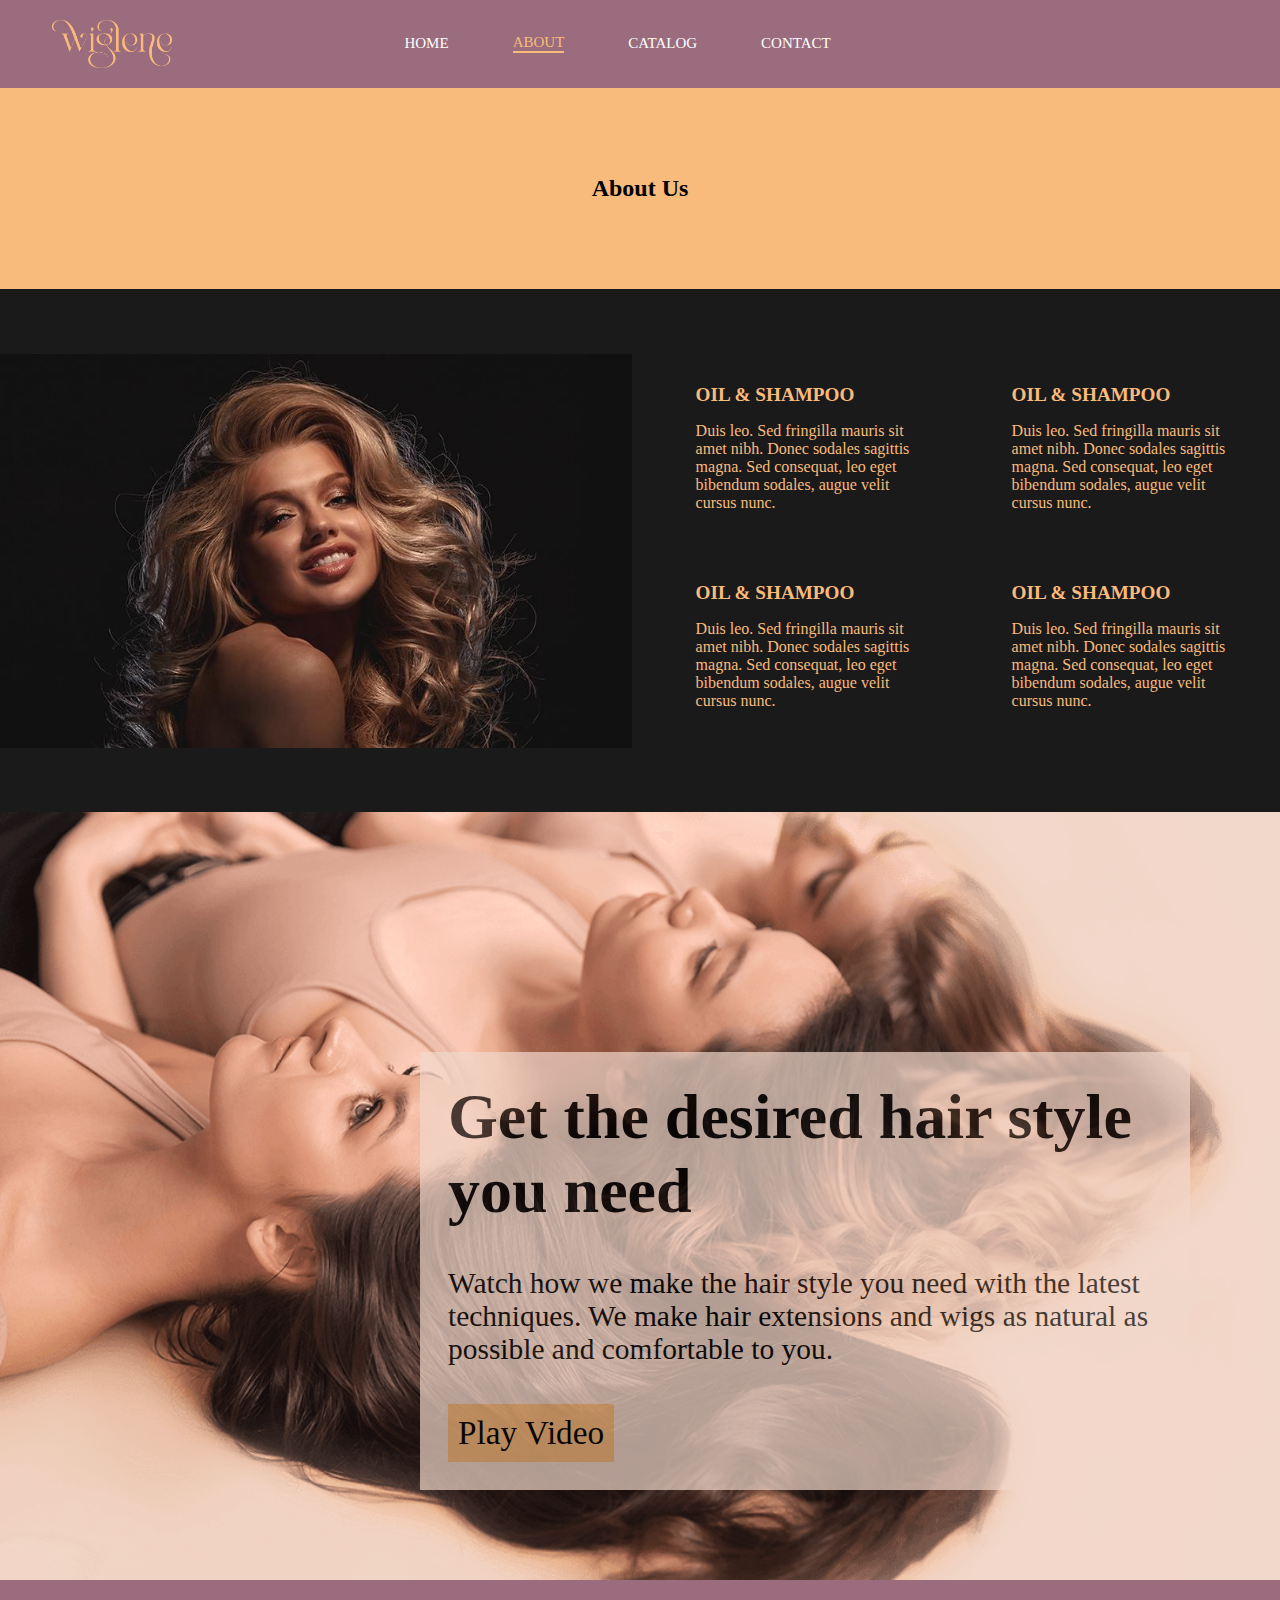
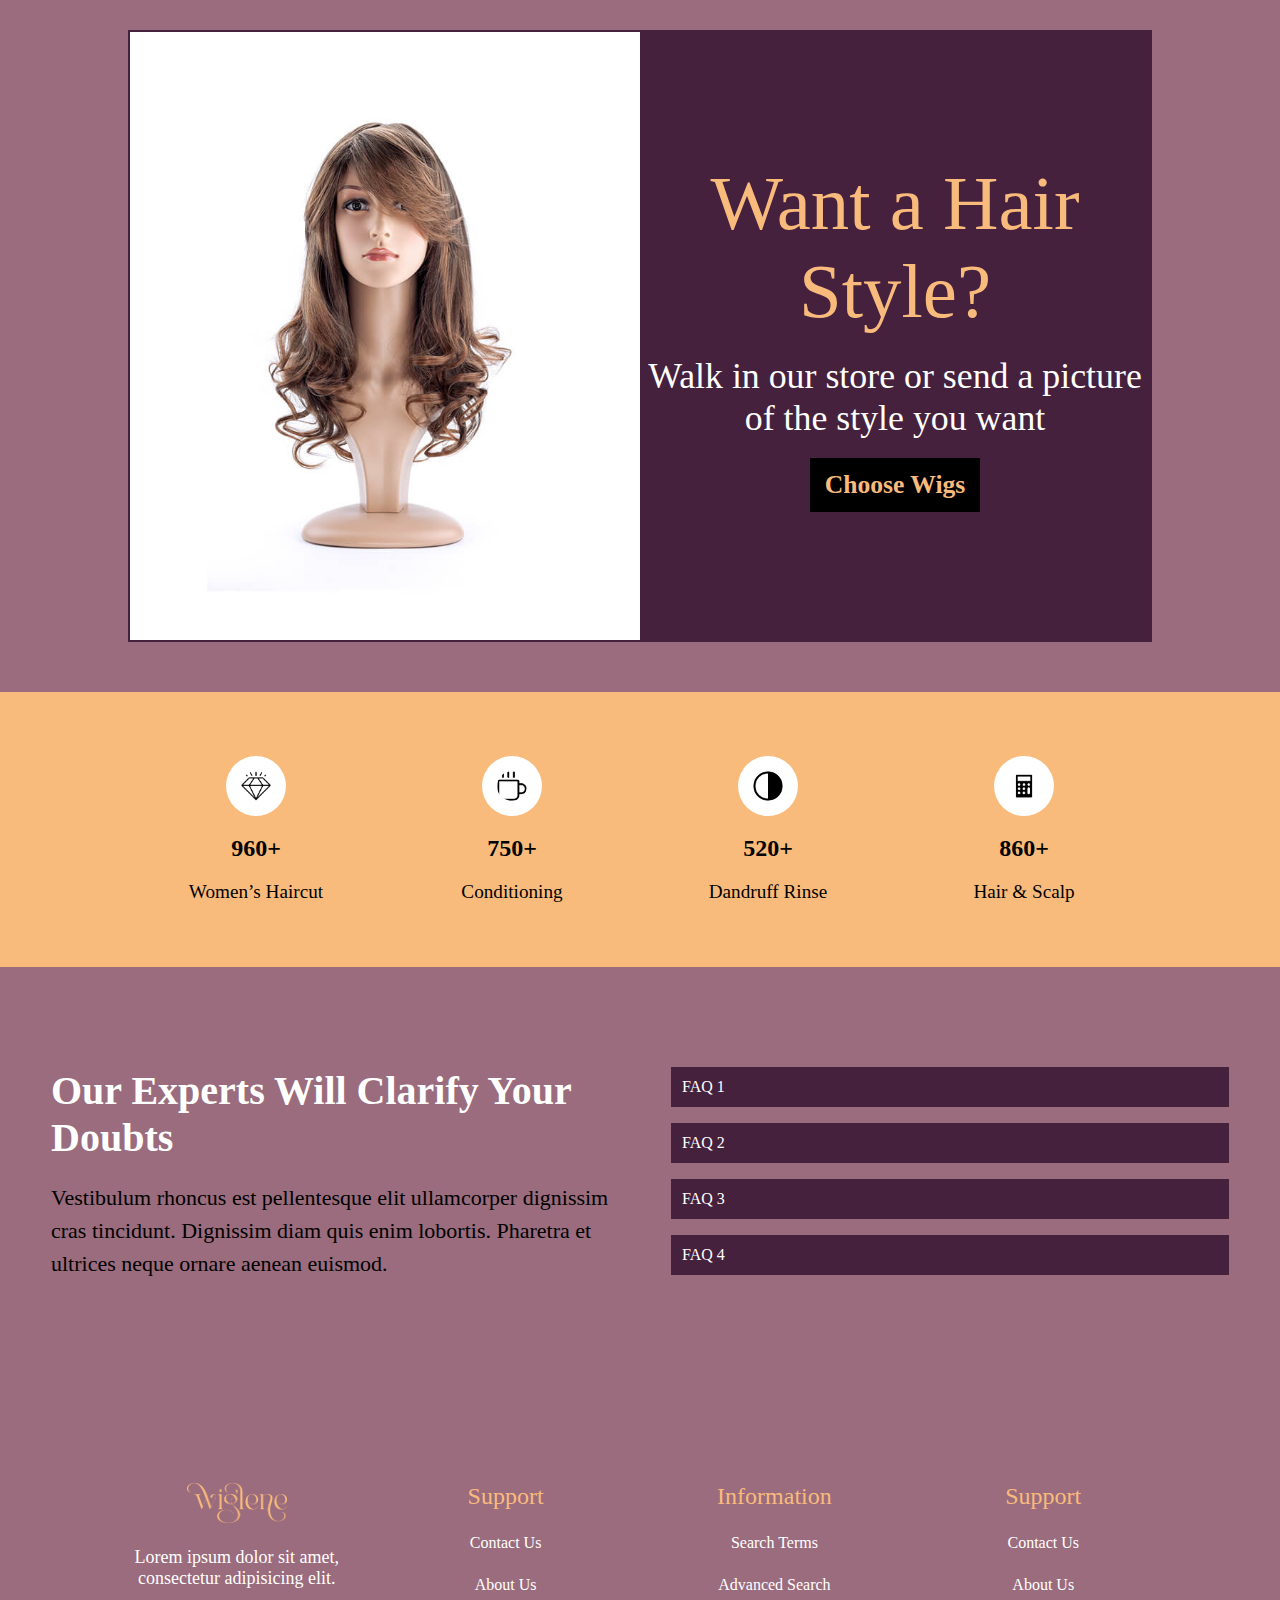
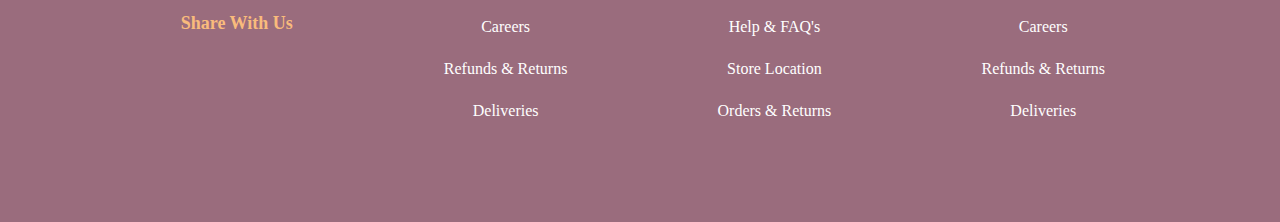
==== about.html @ c5a00d9d "About page updated with new sections" ====
<!DOCTYPE html>
<html lang="en">
  <head>
    <meta charset="UTF-8" />
    <meta name="viewport" content="width=device-width, initial-scale=1.0" />
    <title>Havilah</title>
    <link rel="icon" href="images/favicon.png" type="image/png" />
    <!-- FONT AWESOME -->
    <link
      rel="stylesheet"
      href="https://cdnjs.cloudflare.com/ajax/libs/font-awesome/6.5.1/css/all.min.css"
      integrity="sha512-DTOQO9RWCH3ppGqcWaEA1BIZOC6xxalwEsw9c2QQeAIftl+Vegovlnee1c9QX4TctnWMn13TZye+giMm8e2LwA=="
      crossorigin="anonymous"
      referrerpolicy="no-referrer"
    />
    <!-- MY CSS -->
    <link rel="stylesheet" href="style.css" />
  </head>
  <body>
    <!-- NAVBAR -->
    <nav class="nav">
      <div class="logo">
        <img src="images/logo.png" alt="logo" />
      </div>
      <div class="nav-links-container">
        <a href="/index.html" class="nav-link">HOME</a>
        <a href="/about.html" class="nav-link active">ABOUT</a>
        <a href="#" class="nav-link">CATALOG</a>
        <a href="/contact.html" class="nav-link">CONTACT</a>
        <!-- <a href="/community.html" class="nav-link">COMMUNITY</a> -->
      </div>
      <div class="icons-container">
        <div class="icon"><i class="fa-solid fa-heart"></i></div>
        <div class="icon"><i class="fa-solid fa-magnifying-glass"></i></div>
        <div class="icon"><i class="fa-solid fa-user"></i></div>
        <div class="icon"><i class="fa-solid fa-bag-shopping"></i></div>
      </div>
      <i
        class="fa-solid fa-bars-staggered menu-bars"
        onclick="showSidebar()"
      ></i>
      <!-- SIDEBAR -->
      <div class="sidebar">
        <i class="fa-solid fa-x" onclick="hideSidebar()"></i>
        <div class="sidebar-nav-links-container">
          <a href="/index.html" class="nav-link">HOME</a>
          <a href="/about.html" class="nav-link active">ABOUT</a>
          <a href="#" class="nav-link">CATALOG</a>
          <a href="/contact.html" class="nav-link">CONTACT</a>
          <!-- <a href="/community.html" class="nav-link">COMMUNITY</a> -->
        </div>
        <div class="sidebar-icons-container">
          <div class="icon"><i class="fa-solid fa-heart"></i></div>
          <div class="icon"><i class="fa-solid fa-magnifying-glass"></i></div>
          <div class="icon"><i class="fa-solid fa-user"></i></div>
          <div class="icon"><i class="fa-solid fa-bag-shopping"></i></div>
        </div>
      </div>
    </nav>
    <!-- ABOUT -->
    <section class="about">About Us</section>
    <!-- DETAILS -->
    <section class="details">
      <div class="details-image-container">
        <img src="images/about-us_1400x.jpg" alt="" class="details-image" />
      </div>
      <div class="details-container">
        <div class="details-item">
          <div class="details-item-icon-container">
            <i class="details-item-icon fa fa-home"></i>
          </div>
          <div class="details-item-description-container">
            <div class="details-item-description-title">OIL & SHAMPOO</div>
            <div class="details-item-description-paragraph">
              Duis leo. Sed fringilla mauris sit amet nibh. Donec sodales
              sagittis magna. Sed consequat, leo eget bibendum sodales, augue
              velit cursus nunc.
            </div>
          </div>
        </div>
        <div class="details-item">
          <div class="details-item-icon-container">
            <i class="details-item-icon fa fa-tint"></i>
          </div>
          <div class="details-item-description-container">
            <div class="details-item-description-title">OIL & SHAMPOO</div>
            <div class="details-item-description-paragraph">
              Duis leo. Sed fringilla mauris sit amet nibh. Donec sodales
              sagittis magna. Sed consequat, leo eget bibendum sodales, augue
              velit cursus nunc.
            </div>
          </div>
        </div>
        <div class="details-item">
          <div class="details-item-icon-container">
            <i class="details-item-icon fa fa-leaf"></i>
          </div>
          <div class="details-item-description-container">
            <div class="details-item-description-title">OIL & SHAMPOO</div>
            <div class="details-item-description-paragraph">
              Duis leo. Sed fringilla mauris sit amet nibh. Donec sodales
              sagittis magna. Sed consequat, leo eget bibendum sodales, augue
              velit cursus nunc.
            </div>
          </div>
        </div>
        <div class="details-item">
          <div class="details-item-icon-container">
            <i class="details-item-icon fa fa-clock"></i>
          </div>
          <div class="details-item-description-container">
            <div class="details-item-description-title">OIL & SHAMPOO</div>
            <div class="details-item-description-paragraph">
              Duis leo. Sed fringilla mauris sit amet nibh. Donec sodales
              sagittis magna. Sed consequat, leo eget bibendum sodales, augue
              velit cursus nunc.
            </div>
          </div>
        </div>
      </div>
    </section>
    <!-- CTA -->
    <section class="cta-container">
      <div class="cta">
        <h2 class="cta-title">Get the desired hair style you need</h2>
        <p class="cta-paragraph">
          Watch how we make the hair style you need with the latest techniques.
          We make hair extensions and wigs as natural as possible and
          comfortable to you.
        </p>
        <a href="#" class="cta-play-video-btn">Play Video</a>
      </div>
    </section>
    <!-- SHOP NOW -->
    <section class="shop-now-container">
      <div class="shop-now">
        <div class="shop-now-image-container">
          <img
            src="images/wig-model-layer2a.jpg"
            alt=""
            class="shop-now-image"
          />
        </div>
        <div class="shop-now-description-container">
          <div class="shop-now-title">Want a Hair Style?</div>
          <div class="shop-now-paragraph">
            Walk in our store or send a picture of the style you want
          </div>
          <a class="shop-now-btn">Choose Wigs</a>
        </div>
      </div>
    </section>
    <!-- OFFERS -->
    <!-- <section class="offers-conatiner">
      <h2 class="offers-title">What we offer at Triss Salon</h2>
      <p class="offers-paragraph">Trichologists and Hair Care Specialists</p>
      <div class="offer-container">
        <div class="offer-item">
          <div class="offer-image-container">
            <img
              src="images/img10_fd32dc90-551e-4a85-8fef-babc70866801_770x.webp"
              alt=""
            />
          </div>
          <div class="offer-description-container">
            <div class="offer-description-title">Hair fall Treatment</div>
            <div class="offer-description-paragraph">
              Nullam dictum felis eu pede mollis pretium. Integer tincidunt.
              Cras dapibus. Vivamus elementum semper nisi. Aenean vulputate
            </div>
          </div>
        </div>
        <div class="offer-item">
          <div class="offer-description-container">
            <div class="offer-description-title">Hair fall Treatment</div>
            <div class="offer-description-paragraph">
              Nullam dictum felis eu pede mollis pretium. Integer tincidunt.
              Cras dapibus. Vivamus elementum semper nisi. Aenean vulputate
            </div>
          </div>
          <div class="offer-image-container">
            <img
              src="images/img17_1024x1024_e2f8b908-633c-4c80-a538-be6b2effc5c3_770x.webp"
              alt=""
            />
          </div>
        </div>
        <div class="offer-item">
          <div class="offer-image-container">
            <img src="images/img-3_770x.webp" alt="" />
          </div>
          <div class="offer-description-container">
            <div class="offer-description-title">Hair fall Treatment</div>
            <div class="offer-description-paragraph">
              Nullam dictum felis eu pede mollis pretium. Integer tincidunt.
              Cras dapibus. Vivamus elementum semper nisi. Aenean vulputate
            </div>
          </div>
        </div>
      </div>
    </section> -->
    <!-- STATISTICS -->
    <section class="statistics-container">
      <div class="statistics-item">
        <img
          src="images/diamond-svgrepo-com-01.webp"
          alt=""
          class="statistics-image"
        />
        <div class="statistics-count">960+</div>
        <div class="statistics-title">Women’s Haircut</div>
      </div>
      <div class="statistics-item">
        <img
          src="images/cup-svgrepo-com-01.webp"
          alt=""
          class="statistics-image"
        />
        <div class="statistics-count">750+</div>
        <div class="statistics-title">Conditioning</div>
      </div>
      <div class="statistics-item">
        <img
          src="images/contrast-control-svgrepo-com-01.webp"
          alt=""
          class="statistics-image"
        />
        <div class="statistics-count">520+</div>
        <div class="statistics-title">Dandruff Rinse</div>
      </div>
      <div class="statistics-item">
        <img
          src="images/calculate-svgrepo-com-01.png"
          alt=""
          class="statistics-image"
        />
        <div class="statistics-count">860+</div>
        <div class="statistics-title">Hair & Scalp</div>
      </div>
    </section>
    <!-- FAQ -->
    <div class="faq">
      <div class="faq-conatiner">
        <div class="faq-title">Our Experts Will Clarify Your Doubts</div>
        <p class="faq-description">
          Vestibulum rhoncus est pellentesque elit ullamcorper dignissim cras
          tincidunt. Dignissim diam quis enim lobortis. Pharetra et ultrices
          neque ornare aenean euismod.
        </p>
      </div>
      <!-- ACCORDION -->
      <div class="accordion">
        <div class="accordion-item">
          <div class="accordion-header">
            FAQ 1
            <i class="fas fa-plus"></i>
          </div>
          <div class="accordion-content">
            <p>
              Lorem ipsum dolor sit amet consectetur adipisicing elit. Earum
              ipsum, iusto nesciunt facilis sit aut voluptates perspiciatis
              eligendi aliquam possimus maiores mollitia, ut voluptatem rem
              porro molestias excepturi, ab eum!
            </p>
          </div>
        </div>
        <div class="accordion-item">
          <div class="accordion-header">
            FAQ 2
            <i class="fas fa-plus"></i>
          </div>
          <div class="accordion-content">
            <p>
              Lorem ipsum dolor sit amet consectetur adipisicing elit. Earum
              ipsum, iusto nesciunt facilis sit aut voluptates perspiciatis
              eligendi aliquam possimus maiores mollitia, ut voluptatem rem
              porro molestias excepturi, ab eum!
            </p>
          </div>
        </div>
        <div class="accordion-item">
          <div class="accordion-header">
            FAQ 3
            <i class="fas fa-plus"></i>
          </div>
          <div class="accordion-content">
            <p>
              Lorem ipsum dolor sit amet consectetur adipisicing elit. Earum
              ipsum, iusto nesciunt facilis sit aut voluptates perspiciatis
              eligendi aliquam possimus maiores mollitia, ut voluptatem rem
              porro molestias excepturi, ab eum!
            </p>
          </div>
        </div>
        <div class="accordion-item">
          <div class="accordion-header">
            FAQ 4
            <i class="fas fa-plus"></i>
          </div>
          <div class="accordion-content">
            <p>
              Lorem ipsum dolor sit amet consectetur adipisicing elit. Earum
              ipsum, iusto nesciunt facilis sit aut voluptates perspiciatis
              eligendi aliquam possimus maiores mollitia, ut voluptatem rem
              porro molestias excepturi, ab eum!
            </p>
          </div>
        </div>
      </div>
    </div>
    <!-- FOOTER -->
    <footer class="footer">
      <div class="footer-col footer-col-1">
        <img src="images/logo.png" alt="Logo" class="footer-logo" />
        <p class="footer-paragraph">
          Lorem ipsum dolor sit amet, consectetur adipisicing elit.
        </p>
        <h5 class="social-title">Share With Us</h5>
        <div class="social-icons-container">
          <i class="icon fa-brands fa-facebook-f"></i>
          <i class="icon fa-brands fa-instagram"></i>
          <i class="icon fa-brands fa-pinterest"></i>
        </div>
      </div>
      <div class="footer-col footer-col-2">
        <span class="footer-links-title">Support</span>
        <span class="footer-link">Contact Us</span>
        <span class="footer-link">About Us</span>
        <span class="footer-link">Careers</span>
        <span class="footer-link">Refunds & Returns</span>
        <span class="footer-link">Deliveries</span>
      </div>
      <div class="footer-col footer-col-3">
        <span class="footer-links-title">Information</span>
        <span class="footer-link">Search Terms</span>
        <span class="footer-link">Advanced Search</span>
        <span class="footer-link">Help & FAQ's</span>
        <span class="footer-link">Store Location</span>
        <span class="footer-link">Orders & Returns</span>
      </div>
      <div class="footer-col footer-col-4">
        <span class="footer-links-title">Support</span>
        <span class="footer-link">Contact Us</span>
        <span class="footer-link">About Us</span>
        <span class="footer-link">Careers</span>
        <span class="footer-link">Refunds & Returns</span>
        <span class="footer-link">Deliveries</span>
      </div>
    </footer>
    <!-- JS -->
    <script src="index.js"></script>
  </body>
</html>
---- style.css ----
/* RESET */
* {
  margin: 0;
  padding: 0;
  box-sizing: border-box;
}

:root {
  /* COLORS */
  --color-dark-grey: #1a1a1a;
  --color-dark-purple: #45213e;
  --color-light-purple: #9a6c7d;
  --color-light-orange: #f9bb7c;
  --color-white-purple: #d9c1bb;
  --color-white: #ffffff;
  --color-black: #000000;
}

/* FONT */
@font-face {
  font-family: "Maglite";
  src: url("fonts/Maglite.otf") format("otf");
}

html {
  font-family: "Maglite", serif;
}

/* GENRAL CLASSES */
img {
  display: block;
  width: 100%;
}

/* NAVBAR */
.nav {
  display: flex;
  background-color: var(--color-light-purple);
  padding: 0 2rem;
  border: 0;
  border-bottom: 1px;
  border-color: var(--color-light-orange);
  border-style: solid;
}

.nav .logo {
  width: 10rem;
  padding: 20px;
}

.nav .logo img {
  width: 100%;
}

.nav .nav-links-container {
  width: 70%;
  display: flex;
  justify-content: center;
  align-items: center;
  gap: 4rem;
}

.nav .nav-links-container .nav-link {
  font-size: 15px;
  font-weight: 500;
  color: var(--color-white);
  cursor: pointer;
  text-decoration: none;
}

.nav .nav-links-container .nav-link:hover {
  color: var(--color-light-orange);
}

.nav .nav-links-container .active {
  border: 0px;
  border-bottom: 2px;
  border-color: var(--color-light-orange);
  border-style: solid;
  color: var(--color-light-orange);
}

.nav .icons-container {
  display: flex;
  flex-grow: 1;
  justify-content: center;
  align-items: center;
  gap: 1rem;
}

.nav .icons-container .icon {
  color: var(--color-white);
  font-size: 25px;
}

.nav .icons-container .icon:hover {
  color: var(--color-light-orange);
}

.nav .menu-bars {
  color: var(--color-light-orange);
  font-size: larger;
  display: none;
}

.nav .menu-bars:hover {
  color: var(--color-white);
}

/* SIDEBAR */
.sidebar {
  display: none;
  color: #ffffff;
  position: fixed;
  top: 0;
  right: 0;
  bottom: 0;
  width: 400px;
  background-color: var(--color-dark-purple);
  opacity: 0.9;
  font-size: x-large;
  z-index: 1000;
}

.sidebar .fa-solid.fa-x {
  margin: 30px 0 30px 30px;
}

.sidebar .sidebar-nav-links-container {
  text-align: center;
}

.sidebar .sidebar-nav-links-container > .nav-link {
  width: 30%;
  margin: 0 auto;
  margin-bottom: 30px;
  cursor: pointer;
  display: block;
  text-decoration: none;
  color: var(--color-white);
}

.sidebar .sidebar-nav-links-container > .nav-link.active {
  border: 0px;
  border-bottom: 2px;
  border-color: var(--color-light-orange);
  border-style: solid;
  color: var(--color-light-orange);
}

.sidebar .sidebar-nav-links-container > .nav-link:hover {
  color: var(--color-light-orange);
}

.sidebar .sidebar-icons-container {
  display: flex;
  justify-content: center;
  gap: 2rem;
  margin-top: 60px;
}

.sidebar .sidebar-icons-container > .icon:hover {
  color: var(--color-light-orange);
}

/* HERO */
.hero {
  display: flex;
  background-image: url("images/bg-2.webp");
  background-position: top center;
  background-size: cover;
  background-repeat: no-repeat;
  min-height: 90vh;
}

.hero > * {
  flex: 1;
}

.hero .hero-text-container {
  display: flex;
  flex-direction: column;
  justify-content: center;
  align-items: start;
  padding: 0 3rem;
  color: var(--color-light-orange);
  text-align: center;
  gap: 1rem;
}

.hero .hero-text-container span {
  background-color: #414141b9;
  color: var(--color-white);
  padding: 10px 20px;
  border-radius: 2px;
  margin-bottom: 20px;
}

.hero .hero-text-container h2 {
  color: white;
  font-size: 34px;
}

.hero .hero-text-container h1 {
  font-size: 45px;
}

.hero .hero-text-container a {
  background-color: var(--color-light-orange);
  color: black;
  padding: 20px 40px;
  font-size: larger;
  font-weight: bold;
  text-decoration: none;
  border-radius: 50px;
  margin-top: 20px;
}

.hero .hero-text-container a:hover {
  background-color: black;
  color: var(--color-light-orange);
}

/* PRODUCTS */
.products {
  background-color: var(--color-light-purple);
  padding: 5% 2%;
}

.products .products-title {
  font-size: xx-large;
  margin-bottom: 10px;
  color: var(--color-white);
  text-align: center;
}

.products .stars {
  width: 80px;
  margin: 0 auto;
  margin-bottom: 16px;
}

.products .products-paragraph {
  width: 60%;
  margin: 0 auto;
  color: var(--color-light-orange);
  text-align: center;
}

.products .products-container {
  display: grid;
  grid-template-columns: repeat(4, 1fr);
  gap: 1rem;
  margin-top: 2rem;
  width: 80%;
  justify-content: center;
  margin-left: auto;
  margin-right: auto;
}

.product {
  flex: 1;
  background-color: var(--color-white);
}

.product .product-title {
  text-align: center;
  color: var(--color-light-orange);
  font-size: larger;
  font-weight: bold;
  margin-top: 2rem;
}

.product .product-price {
  text-align: center;
  font-size: large;
  font-weight: bold;
  margin-top: 1rem;
  margin-bottom: 2rem;
}

/* FEATURES */
.features {
  /* min-height: 100vh; */
  background-color: var(--color-dark-grey);
  padding: 5% 10%;
  text-align: center;
  color: var(--color-light-orange);
}

.features .features-title {
  font-size: xx-large;
  margin-bottom: 10px;
  color: var(--color-white);
}

.features div .stars {
  width: 80px;
  margin: 0 auto;
  margin-bottom: 16px;
}

.features .features-paragraph {
  width: 60%;
  margin: 0 auto;
  font-size: large;
}

.features .card-container {
  margin-top: 60px;
  display: flex;
  gap: 2rem;
}

.features .card-container .card {
  display: flex;
  flex-direction: column;
  align-items: center;
  gap: 1rem;
}

.features .card-container .card img {
  width: 100px;
}

.features .card-container .card .card-title {
  font-size: x-large;
  color: var(--color-white);
}

.features .card-container .card .card-paragraph {
  font-size: medium;
  line-height: 1.7;
}

/* MASONARY */
.masonry-container {
  display: grid;
  grid-template-columns: 1fr 1fr 1fr;
  grid-template-rows: 1fr 1fr;
  min-height: 180vh;
}

.masonry-item {
  background-repeat: no-repeat;
  background-size: cover;
  background-position: center;
  display: flex;
  flex-direction: column;
  justify-content: end;
  padding: 10%;
  gap: 1.8rem;
}

.masonry-item-1 {
  grid-row: span 2;
  background-image: url("images/masonry-1_770x.jpg");
}
.masonry-item-2 {
  background-image: url("images/masonry-2_1512x.jpg");
  background-position: center right;
}
.masonry-item-3 {
  background-image: url("images/masonry-3_970x.jpg");
  background-position: center right;
}
.masonry-item-4 {
  background-image: url("images/masonry-4_970x.jpg");
}
.masonry-item-5 {
  background-image: url("images/masonry-5_1512x.jpg");
}

.masonry-item-category {
  color: var(--color-white);
  font-size: 28px;
}

.masonry-item-title {
  color: var(--color-light-orange);
  font-size: 40px;
}

.masonry-item-btn {
  background-color: var(--color-dark-purple);
  color: var(--color-light-orange);
  width: max-content;
  border-radius: 50px;
  padding: 20px 40px;
  font-size: 15;
  text-decoration: none;
  font-weight: bold;
}

/* FOOTER */
.footer {
  padding: 8%;
  background-color: var(--color-light-purple);
  color: var(--color-light-orange);
  display: flex;
}

.footer-col {
  flex: 1;
  display: flex;
  flex-direction: column;
  align-items: center;
  gap: 1.5rem;
}

.footer-logo {
  width: 100px;
}

.footer-paragraph {
  color: var(--color-white);
  font-size: large;
  text-align: center;
}

.social-title {
  font-size: large;
}

.social-icons-container {
  color: var(--color-white);
  display: flex;
  gap: 1rem;
  cursor: pointer;
}

.icon:hover {
  color: var(--color-light-orange);
}

.footer-links-title {
  font-size: x-large;
}

.footer-link {
  color: var(--color-white);
  cursor: pointer;
}

.footer-link:hover {
  color: var(--color-light-orange);
}

/* ============= PAGE 2 (ABOUT US) ============ */
/* ABOUT */
.about {
  min-height: 200px;
  background-color: var(--color-light-orange);
  display: flex;
  justify-content: center;
  align-items: center;
  font-weight: bold;
  font-size: x-large;
}

/* DETAILS */
.details {
  background-color: var(--color-dark-grey);
  display: flex;
  padding: 5% 0;
  gap: 1rem;
}

.details > * {
  flex: 1;
}

.details-image {
  height: 100%;
}

.details-container {
  display: grid;
  grid-template-columns: repeat(2, 1fr);
}

.details-item {
  color: var(--color-light-orange);
  display: flex;
  justify-content: center;
  gap: 1rem;
  padding: 10%;
}

.details-item-icon {
  font-size: large;
}

.details-item-description-title {
  font-weight: bold;
  font-size: larger;
  margin-bottom: 1rem;
}

/* STATISTICS CONTAINER */
.statistics-container {
  background-color: var(--color-light-orange);
  display: flex;
  justify-content: center;
  align-items: center;
  padding: 5% 10%;
}

.statistics-item {
  flex: 1;
  display: flex;
  flex-direction: column;
  align-items: center;
  gap: 1.2rem;
}

.statistics-image {
  width: 60px;
  background-color: var(--color-white);
  border-radius: 50%;
  padding: 15px;
}

.statistics-count {
  font-weight: bolder;
  font-size: x-large;
}

.statistics-title {
  font-size: larger;
}

/* OFFERS */
.offers-conatiner {
  padding: 10%;
  background-color: var(--color-light-purple);
}

.offers-title {
  text-align: center;
  margin-bottom: 1rem;
  font-size: x-large;
  color: var(--color-light-orange);
}

.offers-paragraph {
  text-align: center;
  margin-bottom: 2rem;
  font-size: larger;
}

.offer-container {
  display: flex;
  flex-direction: column;
  gap: 3rem;
}

.offer-item {
  display: flex;
  gap: 2rem;
}

/* .offer-item > * { */
/* flex: 1; */
/* } */

.offer-description-container {
  display: flex;
  flex-direction: column;
  justify-content: center;
  gap: 1.2rem;
}

.offer-description-title {
  font-size: larger;
  font-weight: bold;
  color: var(--color-light-orange);
}

.offer-description-paragraph {
  font-size: larger;
  font-weight: bold;
}

/* FAQ */
.faq {
  display: flex;
  row-gap: 2rem;
  padding: 100px 20px;
  background-color: var(--color-light-purple);
}

.faq > * {
  flex: 1;
}

/* .faq-conatiner {
  background-color: red;
} */

.faq-conatiner > * {
  width: 90%;
  margin: 0 auto;
}

.faq-title {
  font-size: 40px;
  font-weight: bold;
  color: var(--color-white);
}

.faq-description {
  margin-top: 20px;
  font-size: 22px;
  line-height: 1.5;
}

/* ACCORDION */
.accordion {
  display: flex;
  flex-direction: column;
  gap: 1rem;
}

.accordion-item {
  border: 1px solid var(--color-dark-purple);
  width: 90%;
  margin: 0 auto;
}

.accordion-header {
  display: flex;
  justify-content: space-between;
  align-items: center;
  padding: 10px;
  background-color: var(--color-dark-purple);
  cursor: pointer;
  color: var(--color-white);
}

.accordion-content {
  background-color: var(--color-light-orange);
  display: none;
  padding: 10px;
}

.accordion-item.active .accordion-content {
  display: block;
}

/* ============= PAGE 3 (CONTACT US) ============ */
/* CONTACT CONTAINER */
.contact-container {
  background-color: var(--color-light-purple);
}

.contact-details-container {
  list-style-type: none;
  width: 80%;
  display: flex;
  flex-wrap: wrap;
  gap: 1.5rem;
  margin: 0 auto;
  justify-content: center;
  align-items: center;
  padding: 50px 0;
}

.contact-detail-item {
  flex: 1;
  padding: 20px;
  border: 1px solid var(--color-light-orange);
  min-width: 300px;
  max-width: 320px;
}

.contact-detail-icon-container {
  background-color: var(--color-light-orange);
  width: max-content;
  font-size: x-large;
  padding: 10px 10px 6px 10px;
}

.contact-detail-content {
  font-size: larger;
  color: var(--color-light-orange);
}

.contact-detail-content > h4 {
  margin: 15px 0;
  font-size: x-large;
}

.contact-detail-content > p {
  line-height: 1.5;
}

.contact-details-container > .contact-detail-item:nth-child(2) a {
  text-decoration: none;
  color: var(--color-light-orange);
}

.contact-form-container {
  display: flex;
  justify-content: center;
  align-items: center;
  padding: 0 20px;
}

.contact-form {
  display: flex;
  flex-direction: column;
  justify-content: center;
  align-items: center;
  gap: 1rem;
  width: 400px;
}

.contact-form input,
.contact-form textarea {
  background-color: var(--color-white);
  color: var(--color-black);
  font-size: large;
  padding: 10px;
  border: none;
  width: 100%;
  border-radius: 5px;
}
.contact-form .btn {
  width: 100%;
  font-size: larger;
  padding: 10px 0;
  border-radius: 5px;
  border: none;
  background-color: var(--color-light-orange);
}

.cta-container {
  height: 60vw;
  background-color: #f2d8cb;
  background-image: url("images/section-bgimage4.png");
  background-repeat: no-repeat;
  background-position: center left;
  background-size: cover;
  display: flex;
  justify-content: end;
  align-items: end;
  padding: 7%;
}

.cta {
  background-color: #f2d8cb;
  width: 70%;
  opacity: 0.7;
  display: flex;
  flex-direction: column;
  gap: 3vw;
  padding: 2.2vw;
}

.cta-title {
  font-size: 5vw;
}

.cta-paragraph {
  font-size: 2.3vw;
}

.cta-play-video-btn {
  text-decoration: none;
  color: var(--color-black);
  background-color: var(--color-light-orange);
  width: max-content;
  font-size: 2.6vw;
  font-weight: 500;
  padding: 10px;
}

.cta-play-video-btn:hover {
  background-color: var(--color-black);
  color: var(--color-light-orange);
}

/* SHOP NOW */
.shop-now-container {
  /* width: 100vw; */
  background-color: var(--color-light-purple);
  padding: 50px 0;
}

.shop-now {
  width: 80%;
  margin: 0 auto;
  display: flex;
  border: 2px solid var(--color-dark-purple);
  background-color: var(--color-white);
}

.shop-now > * {
  flex: 1;
  display: flex;
  justify-content: center;
  align-items: center;
  gap: 1.2rem;
}

.shop-now-image {
  width: 70%;
  /* min-width: 400px; */
}

.shop-now-description-container {
  background-color: var(--color-dark-purple);
  flex-direction: column;
  padding: 10vw 0;
}

.shop-now-title {
  text-align: center;
  color: var(--color-light-orange);
  font-size: 6vw;
}

.shop-now-paragraph {
  text-align: center;
  color: var(--color-white);
  font-size: 2.8vw;
}

.shop-now-btn {
  text-decoration: none;
  color: var(--color-light-orange);
  font-size: 2vw;
  font-weight: bold;
  background: var(--color-black);
  padding: 12px 15px;
}

.shop-now-btn:hover {
  color: var(--color-black);
  background: var(--color-light-orange);
}

@media only screen and (max-width: 1400px) {
}

@media only screen and (max-width: 1200px) {
  .nav .nav-links-container {
    gap: 3rem;
  }

  /* PRODUCTS */
  .products .products-container {
    width: 90%;
  }

  /* MASONARY */
  .masonry-container {
    grid-template-columns: 1fr 1fr;
    grid-template-rows: 1fr 1fr 1fr;
  }

  .masonry-item {
    gap: 1.5rem;
  }

  .masonry-item-btn {
    padding: 15px 35px;
  }
  /* =============== PAGE 2 (ABOUT US) =============== */
  /* DETAILS */
  .details {
    flex-direction: column;
  }

  .details-container {
    align-items: center;
  }
}

@media only screen and (max-width: 992px) {
  .nav .nav-links-container {
    gap: 2rem;
  }
  .hero {
    background-position: right center;
  }

  /* FEATURES */
  .features {
    padding: 8% 13%;
  }
  .features .features-paragraph {
    width: 80%;
  }

  /* MASONARY */
  .masonry-item {
    gap: 1.2rem;
  }

  .masonry-item-category {
    font-size: 23px;
  }

  .masonry-item-title {
    font-size: 35px;
  }

  .masonry-item-btn {
    font-size: 10;
  }

  /* FAQ */
  .faq {
    flex-direction: column;
  }

  /* CTA */
  .cta-container {
    justify-content: center;
    align-items: center;
  }

  /* SHOP NOW */
  .shop-now {
    flex-direction: column;
  }
}

@media only screen and (max-width: 920px) {
  .nav .nav-links-container,
  .nav .icons-container {
    display: none;
  }

  .nav {
    justify-content: space-between;
    align-items: center;
  }

  .nav .menu-bars {
    display: block;
  }

  .hero {
    flex-direction: column;
  }

  /* PRODUCTS */
  .products .products-container {
    grid-template-columns: repeat(2, 1fr);
  }

  /* FEATURES */
  .features .card-container {
    flex-direction: column;
    align-items: center;
  }

  .features .card-container .card {
    width: 80%;
  }

  /* MASONARY */
  .masonry-item {
    gap: 0.8rem;
  }

  .masonry-item-category {
    font-size: 18px;
  }

  .masonry-item-title {
    font-size: 30px;
  }

  .masonry-item-btn {
    font-size: 15;
  }
  /*============== PAGE 2 (ABOUT US) ==============*/
  /* OFFERS */
  .offer-item {
    flex-direction: column;
    align-items: center;
  }

  .offer-container .offer-item:nth-child(2) {
    flex-direction: column-reverse;
  }

  .offer-image-container,
  .offer-description-container {
    width: 60%;
  }
}

@media only screen and (max-width: 768px) {
  /* MASONARY */
  .masonry-container {
    grid-template-columns: 1fr;
    grid-template-rows: 1fr 1fr 1fr;
  }
  .masonry-item-1 {
    grid-row: span 1;
  }

  /* FOOTER */
  .footer {
    display: grid;
    grid-template-columns: repeat(2, 1fr);
    gap: 2rem;
  }

  /* ============= PAGE 2 (ABOUT US) ============ */
  /* ABOUT */
  .about {
    min-height: 150px;
  }

  /* STATISTICS CONTAINER */
  .statistics-container {
    padding-top: 10%;
    padding-bottom: 10%;
    display: grid;
    grid-template-columns: repeat(2, 1fr);
    gap: 2rem;
  }

  /* OFFERS */
  .offer-image-container,
  .offer-description-container {
    width: 70%;
  }
}

@media only screen and (max-width: 669px) {
  .hero .hero-text-container h2 {
    font-size: 30px;
  }

  .hero .hero-text-container h1 {
    font-size: 42px;
  }

  .hero .hero-text-container a {
    font-size: large;
    padding: 18px 36px;
  }

  /* MASONRY */
  .masonry-item-btn {
    padding: 10px 30px;
  }

  /* FAQ */
  .faq-title {
    font-size: 35px;
  }

  .faq-description {
    font-size: 17px;
  }
}

@media only screen and (max-width: 575px) {
  .hero .hero-text-container h2 {
    font-size: 25px;
  }

  .hero .hero-text-container h1 {
    font-size: 38px;
  }

  .hero .hero-text-container a {
    font-size: large;
    padding: 15px 30px;
  }

  /* PRODUCTS */
  .products .products-container {
    grid-template-columns: repeat(1, 1fr);
    width: 100%;
  }

  /* FEATURES */
  .features .features-paragraph {
    width: 100%;
  }

  .features .card-container .card {
    width: 90%;
  }

  .hero .hero-text-container {
    gap: 0.5rem;
  }

  /* ========= PAGE 2 (ABOUT US) ========== */
  /* DETAILS */
  .details-container {
    grid-template-columns: 1fr;
  }

  .details-item {
    padding: 5%;
  }

  /* STATISTICS CONTAINER */
  .statistics-container {
    padding-top: 20%;
    padding-bottom: 20%;
    grid-template-columns: repeat(1, 1fr);
  }

  /* OFFERS */
  .offer-image-container,
  .offer-description-container {
    width: 90%;
  }

  /* FAQ */
  .faq-title {
    font-size: 30px;
  }

  .faq-description {
    font-size: 15px;
  }
}

@media only screen and (max-width: 500px) {
  .hero .hero-text-container h2 {
    font-size: 20px;
    text-align: left;
  }

  .hero .hero-text-container h1 {
    font-size: 35px;
  }

  .hero .hero-text-container a {
    font-size: large;
    padding: 12px 37px;
  }

  .sidebar .fa-solid.fa-x {
    margin-left: 50px;
  }

  /* FEATURES */
  .features {
    padding: 10% 5%;
  }

  /* FOOTER */
  .footer {
    grid-template-columns: repeat(1, 1fr);
  }

  /* ============ (ABOUT US) =========== */
  /* OFFERS */
  .offer-image-container,
  .offer-description-container {
    width: 100%;
  }
}
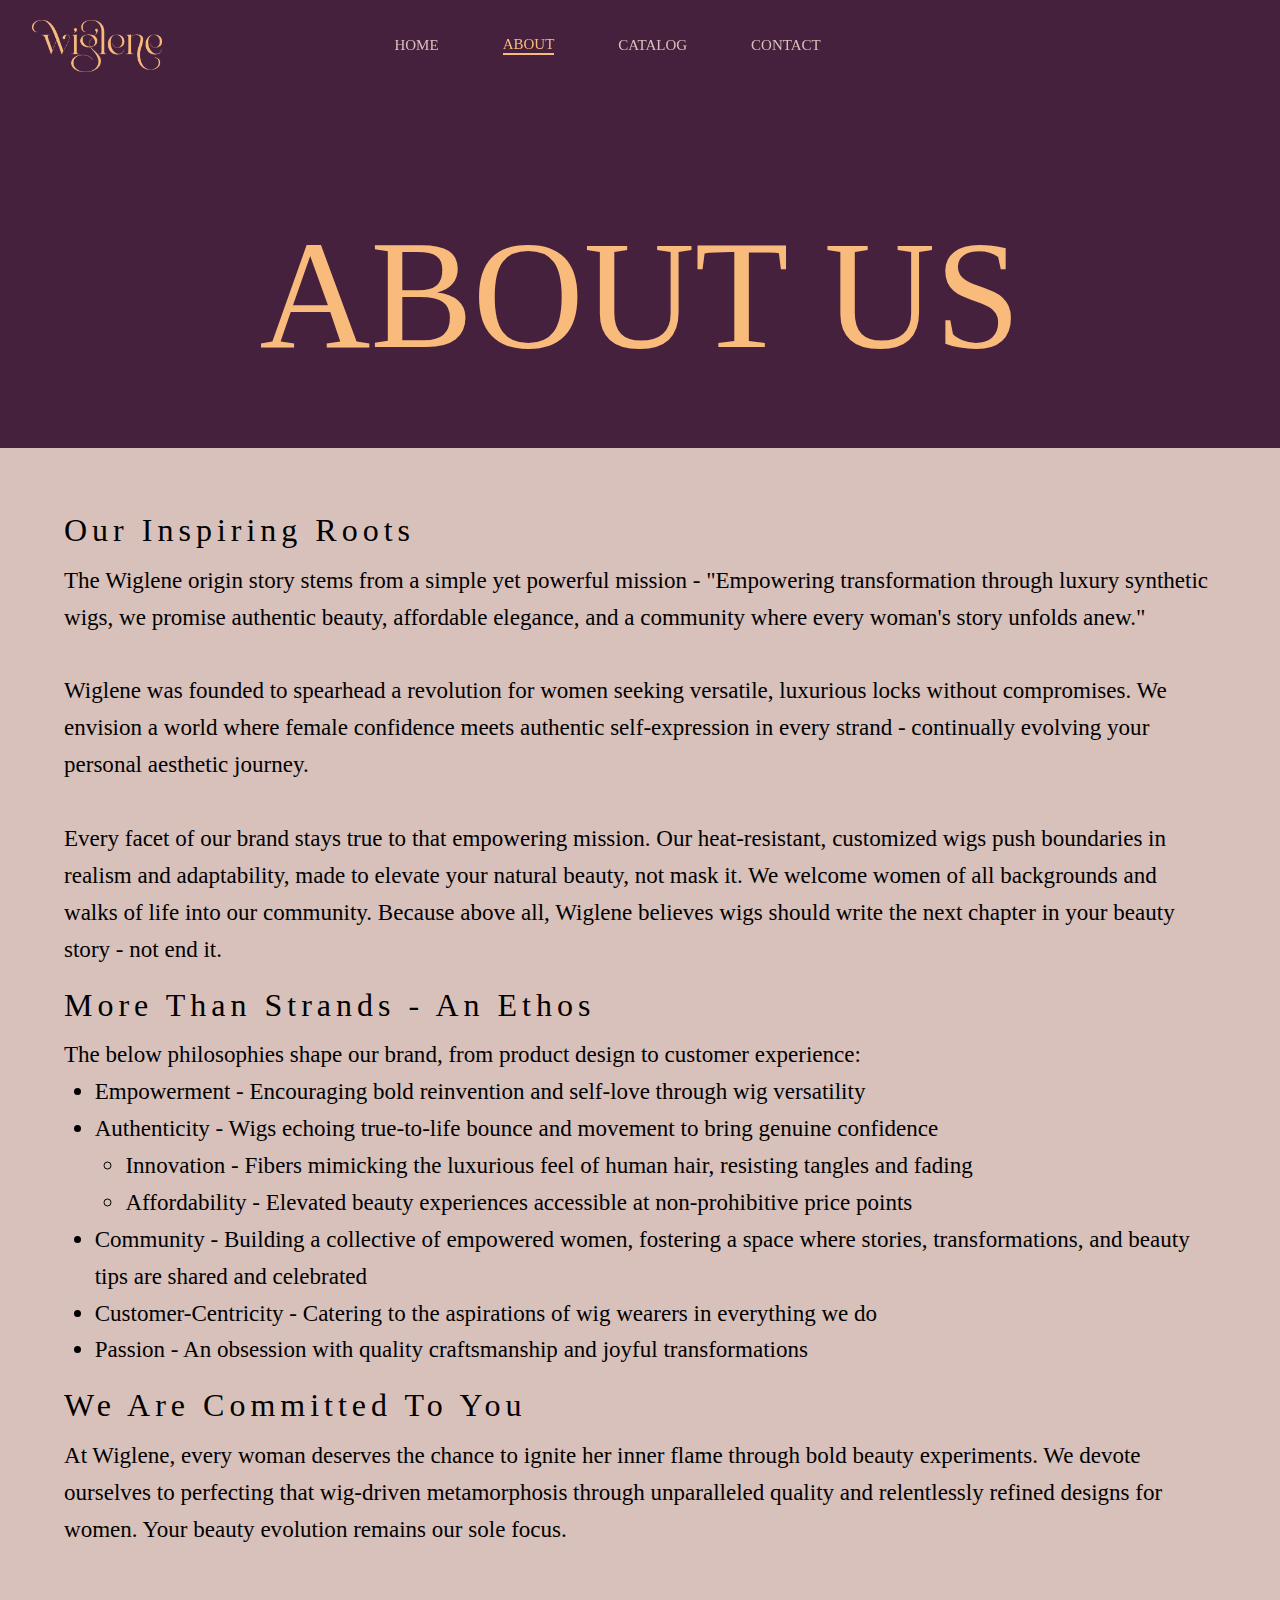
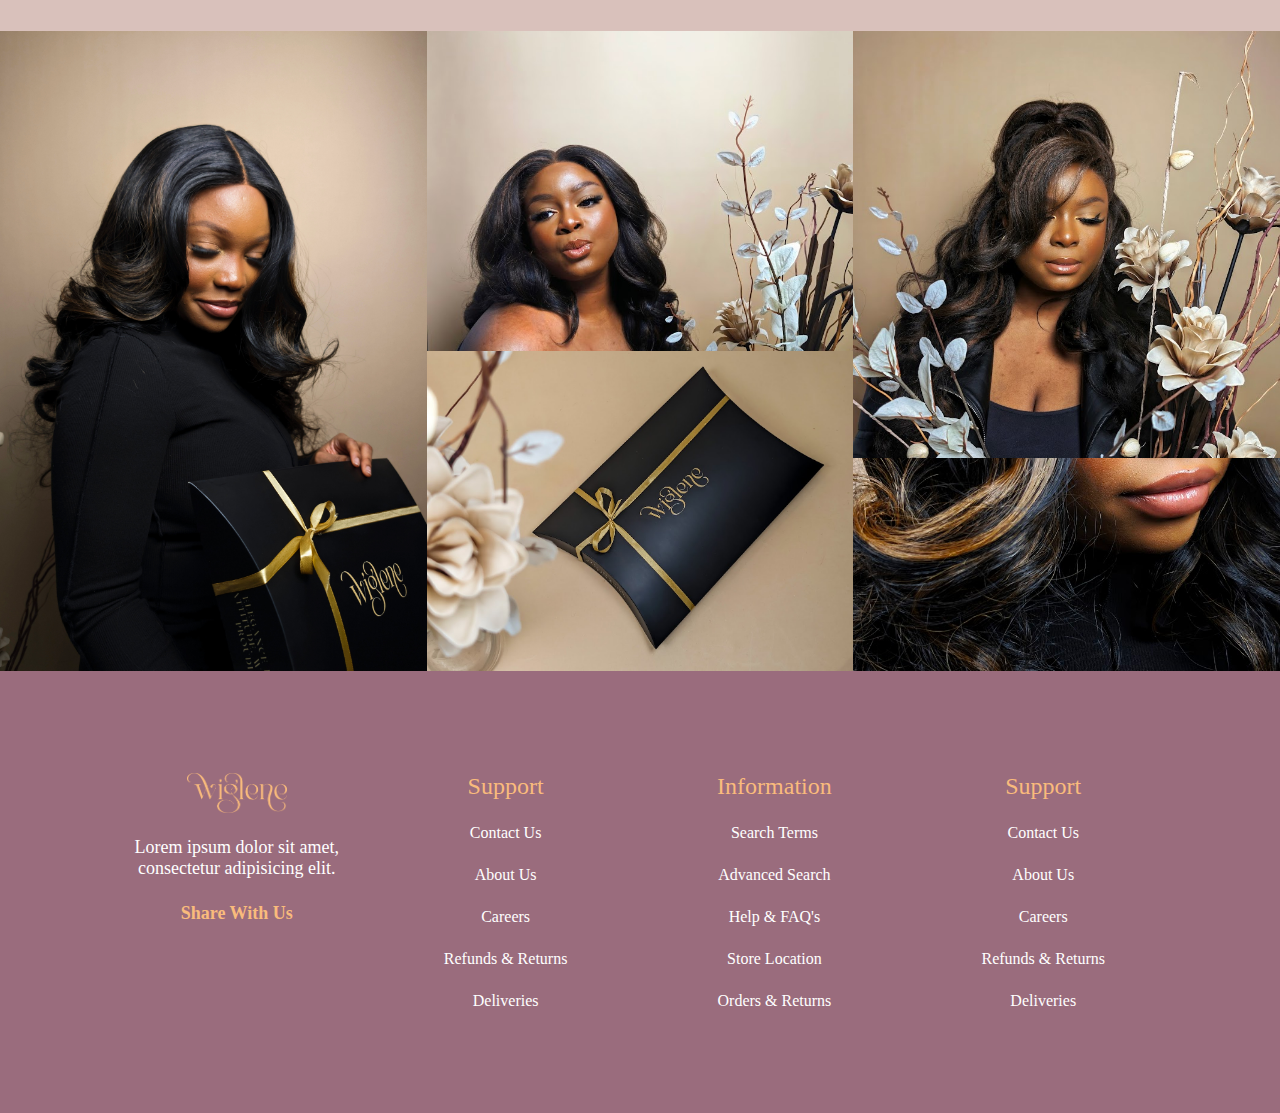
==== commit b5226ca1: "About catalog home page completed" ====
--- a/about.html
+++ b/about.html
@@ -25,7 +25,7 @@
       <div class="nav-links-container">
         <a href="/index.html" class="nav-link">HOME</a>
         <a href="/about.html" class="nav-link active">ABOUT</a>
-        <a href="#" class="nav-link">CATALOG</a>
+        <a href="/catalog.html" class="nav-link">CATALOG</a>
         <a href="/contact.html" class="nav-link">CONTACT</a>
         <!-- <a href="/community.html" class="nav-link">COMMUNITY</a> -->
       </div>
@@ -40,12 +40,12 @@
         onclick="showSidebar()"
       ></i>
       <!-- SIDEBAR -->
-      <div class="sidebar">
+      <div class="sidebar hide">
         <i class="fa-solid fa-x" onclick="hideSidebar()"></i>
         <div class="sidebar-nav-links-container">
           <a href="/index.html" class="nav-link">HOME</a>
           <a href="/about.html" class="nav-link active">ABOUT</a>
-          <a href="#" class="nav-link">CATALOG</a>
+          <a href="/catalog.html" class="nav-link">CATALOG</a>
           <a href="/contact.html" class="nav-link">CONTACT</a>
           <!-- <a href="/community.html" class="nav-link">COMMUNITY</a> -->
         </div>
@@ -57,10 +57,82 @@
         </div>
       </div>
     </nav>
-    <!-- ABOUT -->
-    <section class="about">About Us</section>
+    <!-- ABOUT HEADER -->
+    <section class="about__header__container">ABOUT US</section>
+    <!-- ABOUT DESCRIPTION -->
+    <section class="description__container">
+      <h2 class="description__heading">Our Inspiring Roots</h2>
+      <p class="description__paragraph">
+        The Wiglene origin story stems from a simple yet powerful mission -
+        "Empowering transformation through luxury synthetic wigs, we promise
+        authentic beauty, affordable elegance, and a community where every
+        woman's story unfolds anew."<br /><br />Wiglene was founded to spearhead
+        a revolution for women seeking versatile, luxurious locks without
+        compromises. We envision a world where female confidence meets authentic
+        self-expression in every strand - continually evolving your personal
+        aesthetic journey.<br /><br />Every facet of our brand stays true to
+        that empowering mission. Our heat-resistant, customized wigs push
+        boundaries in realism and adaptability, made to elevate your natural
+        beauty, not mask it. We welcome women of all backgrounds and walks of
+        life into our community. Because above all, Wiglene believes wigs should
+        write the next chapter in your beauty story - not end it.
+      </p>
+      <h2 class="description__heading">More Than Strands - An Ethos</h2>
+      <div class="description__paragraph">
+        The below philosophies shape our brand, from product design to customer
+        experience:
+        <ul>
+          <li>
+            Empowerment - Encouraging bold reinvention and self-love through wig
+            versatility
+          </li>
+          <li>
+            Authenticity - Wigs echoing true-to-life bounce and movement to
+            bring genuine confidence
+            <ul>
+              <li>
+                Innovation - Fibers mimicking the luxurious feel of human hair,
+                resisting tangles and fading
+              </li>
+              <li>
+                Affordability - Elevated beauty experiences accessible at
+                non-prohibitive price points
+              </li>
+            </ul>
+          </li>
+          <li>
+            Community - Building a collective of empowered women, fostering a
+            space where stories, transformations, and beauty tips are shared and
+            celebrated
+          </li>
+          <li>
+            Customer-Centricity - Catering to the aspirations of wig wearers in
+            everything we do
+          </li>
+          <li>
+            Passion - An obsession with quality craftsmanship and joyful
+            transformations
+          </li>
+        </ul>
+      </div>
+      <h2 class="description__heading">We Are Committed To You</h2>
+      <p class="description__paragraph">
+        At Wiglene, every woman deserves the chance to ignite her inner flame
+        through bold beauty experiments. We devote ourselves to perfecting that
+        wig-driven metamorphosis through unparalleled quality and relentlessly
+        refined designs for women. Your beauty evolution remains our sole focus.
+      </p>
+    </section>
+    <!-- IMAGE GALLERY -->
+    <section class="image__gallery__container">
+      <div class="image__gallery__item image__gallery__item__1"></div>
+      <div class="image__gallery__item image__gallery__item__2"></div>
+      <div class="image__gallery__item image__gallery__item__3"></div>
+      <div class="image__gallery__item image__gallery__item__4"></div>
+      <div class="image__gallery__item image__gallery__item__5"></div>
+    </section>
     <!-- DETAILS -->
-    <section class="details">
+    <!-- <section class="details">
       <div class="details-image-container">
         <img src="images/about-us_1400x.jpg" alt="" class="details-image" />
       </div>
@@ -118,9 +190,9 @@
           </div>
         </div>
       </div>
-    </section>
+    </section> -->
     <!-- CTA -->
-    <section class="cta-container">
+    <!-- <section class="cta-container">
       <div class="cta">
         <h2 class="cta-title">Get the desired hair style you need</h2>
         <p class="cta-paragraph">
@@ -130,9 +202,9 @@
         </p>
         <a href="#" class="cta-play-video-btn">Play Video</a>
       </div>
-    </section>
+    </section> -->
     <!-- SHOP NOW -->
-    <section class="shop-now-container">
+    <!-- <section class="shop-now-container">
       <div class="shop-now">
         <div class="shop-now-image-container">
           <img
@@ -149,7 +221,7 @@
           <a class="shop-now-btn">Choose Wigs</a>
         </div>
       </div>
-    </section>
+    </section> -->
     <!-- OFFERS -->
     <!-- <section class="offers-conatiner">
       <h2 class="offers-title">What we offer at Triss Salon</h2>
@@ -200,7 +272,7 @@
       </div>
     </section> -->
     <!-- STATISTICS -->
-    <section class="statistics-container">
+    <!-- <section class="statistics-container">
       <div class="statistics-item">
         <img
           src="images/diamond-svgrepo-com-01.webp"
@@ -237,9 +309,9 @@
         <div class="statistics-count">860+</div>
         <div class="statistics-title">Hair & Scalp</div>
       </div>
-    </section>
+    </section> -->
     <!-- FAQ -->
-    <div class="faq">
+    <!-- <div class="faq">
       <div class="faq-conatiner">
         <div class="faq-title">Our Experts Will Clarify Your Doubts</div>
         <p class="faq-description">
@@ -248,7 +320,7 @@
           neque ornare aenean euismod.
         </p>
       </div>
-      <!-- ACCORDION -->
+      ACCORDION
       <div class="accordion">
         <div class="accordion-item">
           <div class="accordion-header">
@@ -307,7 +379,7 @@
           </div>
         </div>
       </div>
-    </div>
+    </div> -->
     <!-- FOOTER -->
     <footer class="footer">
       <div class="footer-col footer-col-1">
--- a/style.css
+++ b/style.css
@@ -18,12 +18,21 @@
 
 /* FONT */
 @font-face {
-  font-family: "Maglite";
-  src: url("fonts/Maglite.otf") format("otf");
+  font-family: "Maglite", serif;
+  src: url("./fonts/Maglite.otf") format("otf");
 }
 
 html {
   font-family: "Maglite", serif;
+  overflow-x: hidden;
+}
+
+body {
+  background: linear-gradient(
+    to right,
+    var(--color-light-purple),
+    var(--color-dark-purple)
+  );
 }
 
 /* GENRAL CLASSES */
@@ -35,17 +44,28 @@
 /* NAVBAR */
 .nav {
   display: flex;
-  background-color: var(--color-light-purple);
+  background-color: transparent;
   padding: 0 2rem;
   border: 0;
-  border-bottom: 1px;
-  border-color: var(--color-light-orange);
+  /* border-bottom: 1px; */
+  /* border-color: var(--color-light-orange); */
   border-style: solid;
+  position: fixed;
+  top: 0;
+  left: 0;
+  width: 100%;
+  z-index: 1000;
+}
+
+.nav.solid {
+  /* WHEN SCROLL */
+  background-color: var(--color-light-purple);
 }
 
 .nav .logo {
-  width: 10rem;
-  padding: 20px;
+  width: 24vw;
+  max-width: 150px;
+  padding: 20px 20px 20px 0px;
 }
 
 .nav .logo img {
@@ -63,7 +83,7 @@
 .nav .nav-links-container .nav-link {
   font-size: 15px;
   font-weight: 500;
-  color: var(--color-white);
+  color: var(--color-white-purple);
   cursor: pointer;
   text-decoration: none;
 }
@@ -83,13 +103,13 @@
 .nav .icons-container {
   display: flex;
   flex-grow: 1;
-  justify-content: center;
+  justify-content: flex-end;
   align-items: center;
   gap: 1rem;
 }
 
 .nav .icons-container .icon {
-  color: var(--color-white);
+  color: var(--color-white-purple);
   font-size: 25px;
 }
 
@@ -99,7 +119,7 @@
 
 .nav .menu-bars {
   color: var(--color-light-orange);
-  font-size: larger;
+  font-size: 2.8vw;
   display: none;
 }
 
@@ -122,6 +142,14 @@
   z-index: 1000;
 }
 
+.hide {
+  display: none !important;
+}
+
+.show {
+  display: block;
+}
+
 .sidebar .fa-solid.fa-x {
   margin: 30px 0 30px 30px;
 }
@@ -165,118 +193,255 @@
 
 /* HERO */
 .hero {
-  display: flex;
-  background-image: url("images/bg-2.webp");
-  background-position: top center;
-  background-size: cover;
-  background-repeat: no-repeat;
-  min-height: 90vh;
+  background: linear-gradient(
+    to right,
+    var(--color-light-purple),
+    var(--color-dark-purple)
+  );
+  height: 68vw;
+  position: relative;
+  overflow: hidden;
 }
 
 .hero > * {
-  flex: 1;
-}
-
-.hero .hero-text-container {
-  display: flex;
-  flex-direction: column;
+  position: absolute;
+}
+
+.hero .text-1 {
+  color: var(--color-black);
+  font-size: 23.5vw;
+  z-index: 1;
+  top: 45%;
+  left: 50%;
+  transform: translate(-50%, -50%);
+  letter-spacing: 10px;
+}
+
+.hero img {
+  width: 73%;
+  top: -6%;
+  left: 54%;
+  transform: translateX(-50%);
+  z-index: 2;
+}
+
+.hero .overlay {
+  background-color: rgba(0, 0, 0, 0.4);
+  top: 0;
+  left: 0;
+  right: 0;
+  width: 100%;
+  height: 100%;
+  z-index: 3;
+}
+
+.hero .text-2 {
+  color: var(--color-light-orange);
+  font-size: 11.5vw;
+  text-align: center;
+  top: 40%;
+  left: 50%;
+  transform: translateX(-50%);
+  line-height: 0.9;
+  z-index: 4;
+}
+
+.hero .shop-now-btn {
+  background-color: var(--color-light-purple);
+  left: 50%;
+  bottom: 6%;
+  transform: translateX(-50%);
+  border: none;
+  font-family: "Maglite", serif;
+  font-weight: 500;
+  font-size: 2.45vw;
+  border-radius: 1vw;
+  width: 22vw;
+  height: 5vw;
+  display: flex;
   justify-content: center;
-  align-items: start;
-  padding: 0 3rem;
-  color: var(--color-light-orange);
-  text-align: center;
-  gap: 1rem;
-}
-
-.hero .hero-text-container span {
-  background-color: #414141b9;
-  color: var(--color-white);
-  padding: 10px 20px;
-  border-radius: 2px;
-  margin-bottom: 20px;
-}
-
-.hero .hero-text-container h2 {
-  color: white;
-  font-size: 34px;
-}
-
-.hero .hero-text-container h1 {
-  font-size: 45px;
-}
-
-.hero .hero-text-container a {
-  background-color: var(--color-light-orange);
-  color: black;
-  padding: 20px 40px;
-  font-size: larger;
-  font-weight: bold;
-  text-decoration: none;
-  border-radius: 50px;
-  margin-top: 20px;
-}
-
-.hero .hero-text-container a:hover {
-  background-color: black;
-  color: var(--color-light-orange);
+  align-items: center;
+  z-index: 5;
+}
+
+.hero .tag {
+  right: 15%;
+  bottom: 5%;
+  font-size: 1.3vw;
+  color: var(--color-light-orange);
+  line-height: 1.3;
+  z-index: 6;
 }
 
 /* PRODUCTS */
 .products {
-  background-color: var(--color-light-purple);
-  padding: 5% 2%;
-}
-
-.products .products-title {
-  font-size: xx-large;
-  margin-bottom: 10px;
-  color: var(--color-white);
+  background-color: var(--color-dark-grey);
+  height: 28vw;
+  display: flex;
+  justify-content: center;
+  align-items: center;
+  position: relative;
+  padding-top: 2.5rem;
+}
+
+.products .bg-text {
+  color: #f9ba7c32;
   text-align: center;
-}
-
-.products .stars {
-  width: 80px;
+  font-size: 20vw;
+  letter-spacing: 3vw;
+  padding-left: 3vw;
+}
+
+.products h2 {
+  color: var(--color-white-purple);
+  font-size: 5.3vw;
+  letter-spacing: 2vw;
+  font-weight: normal;
+  width: 100%;
+  position: absolute;
+  top: 25%;
+  text-align: center;
+}
+
+.products p {
+  color: var(--color-white-purple);
+  font-size: 2.5vw;
+  letter-spacing: 0.2vw;
+  position: absolute;
+  top: 43%;
+  margin-top: 1.2vw;
+  width: 100%;
+  text-align: center;
+}
+
+.products-container {
+  display: flex;
+  justify-content: center;
+  gap: 1rem;
+  width: 90%;
   margin: 0 auto;
-  margin-bottom: 16px;
-}
-
-.products .products-paragraph {
-  width: 60%;
-  margin: 0 auto;
-  color: var(--color-light-orange);
-  text-align: center;
-}
-
-.products .products-container {
-  display: grid;
-  grid-template-columns: repeat(4, 1fr);
-  gap: 1rem;
-  margin-top: 2rem;
-  width: 80%;
-  justify-content: center;
-  margin-left: auto;
-  margin-right: auto;
+  position: relative;
+  margin-top: -9vw;
+  flex-wrap: wrap;
 }
 
 .product {
   flex: 1;
   background-color: var(--color-white);
-}
-
-.product .product-title {
+  min-width: 200px;
+  max-width: 200px;
+  box-shadow: 10px 10px 10px rgba(0, 0, 0, 0.3);
+}
+
+.product .product-view-btn {
   text-align: center;
-  color: var(--color-light-orange);
-  font-size: larger;
+  color: var(--color-black);
+  background-color: var(--color-light-orange);
+  padding: 8px 0px;
+  font-size: 1.8vw;
   font-weight: bold;
-  margin-top: 2rem;
-}
-
-.product .product-price {
-  text-align: center;
-  font-size: large;
-  font-weight: bold;
-  margin-top: 1rem;
-  margin-bottom: 2rem;
+  cursor: pointer;
+}
+
+.product .product-view-btn:hover {
+  color: var(--color-light-orange);
+  background-color: var(--color-black);
+}
+
+.modal-container {
+  height: 85vw;
+  /* min-height: 600px; */
+  display: flex;
+  flex-direction: column;
+  position: relative;
+}
+
+.modal-container > .bg-purple-gradient,
+.bg-black {
+  flex: 1;
+  position: relative;
+  width: 100%;
+}
+
+.bg-purple-gradient {
+  background: linear-gradient(
+    to right,
+    var(--color-light-purple),
+    var(--color-dark-purple)
+  );
+}
+
+.bg-black {
+  background-color: var(--color-black);
+}
+
+.lable-1,
+.lable-2,
+.lable-3,
+.lable-4 {
+  color: var(--color-white-purple);
+  font-size: 2vw;
+  line-height: 1.5;
+  width: max-content;
+  display: flex;
+  gap: 1rem;
+  align-items: center;
+  position: absolute;
+  z-index: 77;
+}
+
+.lable-1 {
+  left: 4%;
+  bottom: 30%;
+}
+
+.lable-2 {
+  right: 4%;
+  top: 35%;
+  flex-direction: row-reverse;
+}
+
+.lable-2 .arrow-icon,
+.lable-4 .arrow-icon {
+  transform: rotate(180deg);
+}
+
+.lable-3 {
+  left: 4%;
+  top: 15%;
+}
+
+.lable-4 {
+  right: 4%;
+  top: 15%;
+  flex-direction: row-reverse;
+}
+
+.modal-container img {
+  width: 70vw;
+  position: absolute;
+  left: 50%;
+  transform: translateX(-50%);
+  bottom: 10%;
+  z-index: 9;
+}
+
+.modal-container .overlay {
+  position: absolute;
+  bottom: 0;
+  z-index: 88;
+  height: 43vw;
+  width: 100%;
+  /* background-color: red; */
+  /* background: linear-gradient(
+    rgba(0, 0, 0, 0.3),
+    rgba(0, 0, 0, 0.7),
+    rgba(0, 0, 0, 1)
+  ); */
+  background-repeat: no-repeat;
+  background-position: center;
+  background-size: cover;
+  background-image: url("./images/background-overlay.png");
 }
 
 /* FEATURES */
@@ -334,11 +499,53 @@
 }
 
 /* MASONARY */
-.masonry-container {
+/* .masonry-container {
   display: grid;
   grid-template-columns: 1fr 1fr 1fr;
   grid-template-rows: 1fr 1fr;
   min-height: 180vh;
+} */
+
+.carousel {
+  margin: 0 auto;
+  background-color: var(--color-dark-grey);
+  padding: 30px;
+  display: flex;
+  align-items: center;
+  gap: 1rem;
+}
+
+.carousel-container {
+  width: 100%;
+  height: 35vw;
+  margin: 0 auto;
+  position: relative;
+  overflow: hidden;
+}
+
+.carousel-item {
+  width: 100%;
+  height: 100%;
+  position: absolute;
+  transition: 1s;
+  border-radius: 15px;
+}
+
+.carousel-navigation-btn-container {
+  text-align: center;
+}
+
+.carousel .previous-btn,
+.carousel .next-btn {
+  color: var(--color-white);
+  font-size: 3vw;
+  padding: 0.51vw;
+}
+
+.carousel .previous-btn:hover,
+.carousel .next-btn:hover {
+  background-color: rgba(104, 104, 104, 0.456);
+  border-radius: 5px;
 }
 
 .masonry-item {
@@ -347,8 +554,8 @@
   background-position: center;
   display: flex;
   flex-direction: column;
-  justify-content: end;
-  padding: 10%;
+  justify-content: center;
+  align-items: center;
   gap: 1.8rem;
 }
 
@@ -373,12 +580,12 @@
 
 .masonry-item-category {
   color: var(--color-white);
-  font-size: 28px;
+  font-size: 2.8vw;
 }
 
 .masonry-item-title {
   color: var(--color-light-orange);
-  font-size: 40px;
+  font-size: 3.2vw;
 }
 
 .masonry-item-btn {
@@ -386,8 +593,8 @@
   color: var(--color-light-orange);
   width: max-content;
   border-radius: 50px;
-  padding: 20px 40px;
-  font-size: 15;
+  padding: 1.5vw 3vw;
+  font-size: 1.6vw;
   text-decoration: none;
   font-weight: bold;
 }
@@ -448,6 +655,85 @@
 
 /* ============= PAGE 2 (ABOUT US) ============ */
 /* ABOUT */
+
+.about__header__container {
+  min-height: 35vw;
+  background-color: var(--color-dark-purple);
+  color: var(--color-light-orange);
+  display: flex;
+  justify-content: center;
+  align-items: end;
+  padding-bottom: 5vw;
+  font-size: 12vw;
+}
+
+.description__container {
+  background-color: var(--color-white-purple);
+  padding: 5%;
+}
+
+.description__heading {
+  font-size: 2.5vw;
+  font-weight: normal;
+  letter-spacing: 5px;
+}
+
+.description__paragraph {
+  font-family: "Montserrat";
+  line-height: 1.6;
+  margin-top: 1vw;
+  margin-bottom: 1.5vw;
+  font-size: 1.8vw;
+}
+
+.description__paragraph > ul,
+li {
+  font-family: "Montserrat";
+}
+
+div.description__paragraph > ul,
+div.description__paragraph > ul li:nth-child(2) > ul {
+  padding-left: 2.4vw;
+}
+
+.image__gallery__container {
+  display: grid;
+  grid-template-columns: repeat(3, 1fr);
+  grid-template-rows: repeat(6, 1fr);
+  min-height: 50vw;
+}
+
+.image__gallery__item {
+  background-position: center;
+  background-repeat: no-repeat;
+  background-size: cover;
+}
+
+.image__gallery__item__1 {
+  background-image: url("./images/image-gallery-1.jpg");
+  grid-row: span 6;
+}
+
+.image__gallery__item__2 {
+  background-image: url("./images/image-gallery-2.jpg");
+  grid-row: span 3;
+}
+
+.image__gallery__item__3 {
+  background-image: url("./images/image-gallery-3.jpg");
+  grid-row: span 4;
+}
+
+.image__gallery__item__4 {
+  background-image: url("./images/image-gallery-4.jpg");
+  grid-row: span 3;
+}
+
+.image__gallery__item__5 {
+  background-image: url("./images/image-gallery-5.jpg");
+  grid-row: span 2;
+}
+
 .about {
   min-height: 200px;
   background-color: var(--color-light-orange);
@@ -841,9 +1127,6 @@
   background: var(--color-light-orange);
 }
 
-@media only screen and (max-width: 1400px) {
-}
-
 @media only screen and (max-width: 1200px) {
   .nav .nav-links-container {
     gap: 3rem;
@@ -899,18 +1182,6 @@
     gap: 1.2rem;
   }
 
-  .masonry-item-category {
-    font-size: 23px;
-  }
-
-  .masonry-item-title {
-    font-size: 35px;
-  }
-
-  .masonry-item-btn {
-    font-size: 10;
-  }
-
   /* FAQ */
   .faq {
     flex-direction: column;
@@ -967,17 +1238,6 @@
     gap: 0.8rem;
   }
 
-  .masonry-item-category {
-    font-size: 18px;
-  }
-
-  .masonry-item-title {
-    font-size: 30px;
-  }
-
-  .masonry-item-btn {
-    font-size: 15;
-  }
   /*============== PAGE 2 (ABOUT US) ==============*/
   /* OFFERS */
   .offer-item {
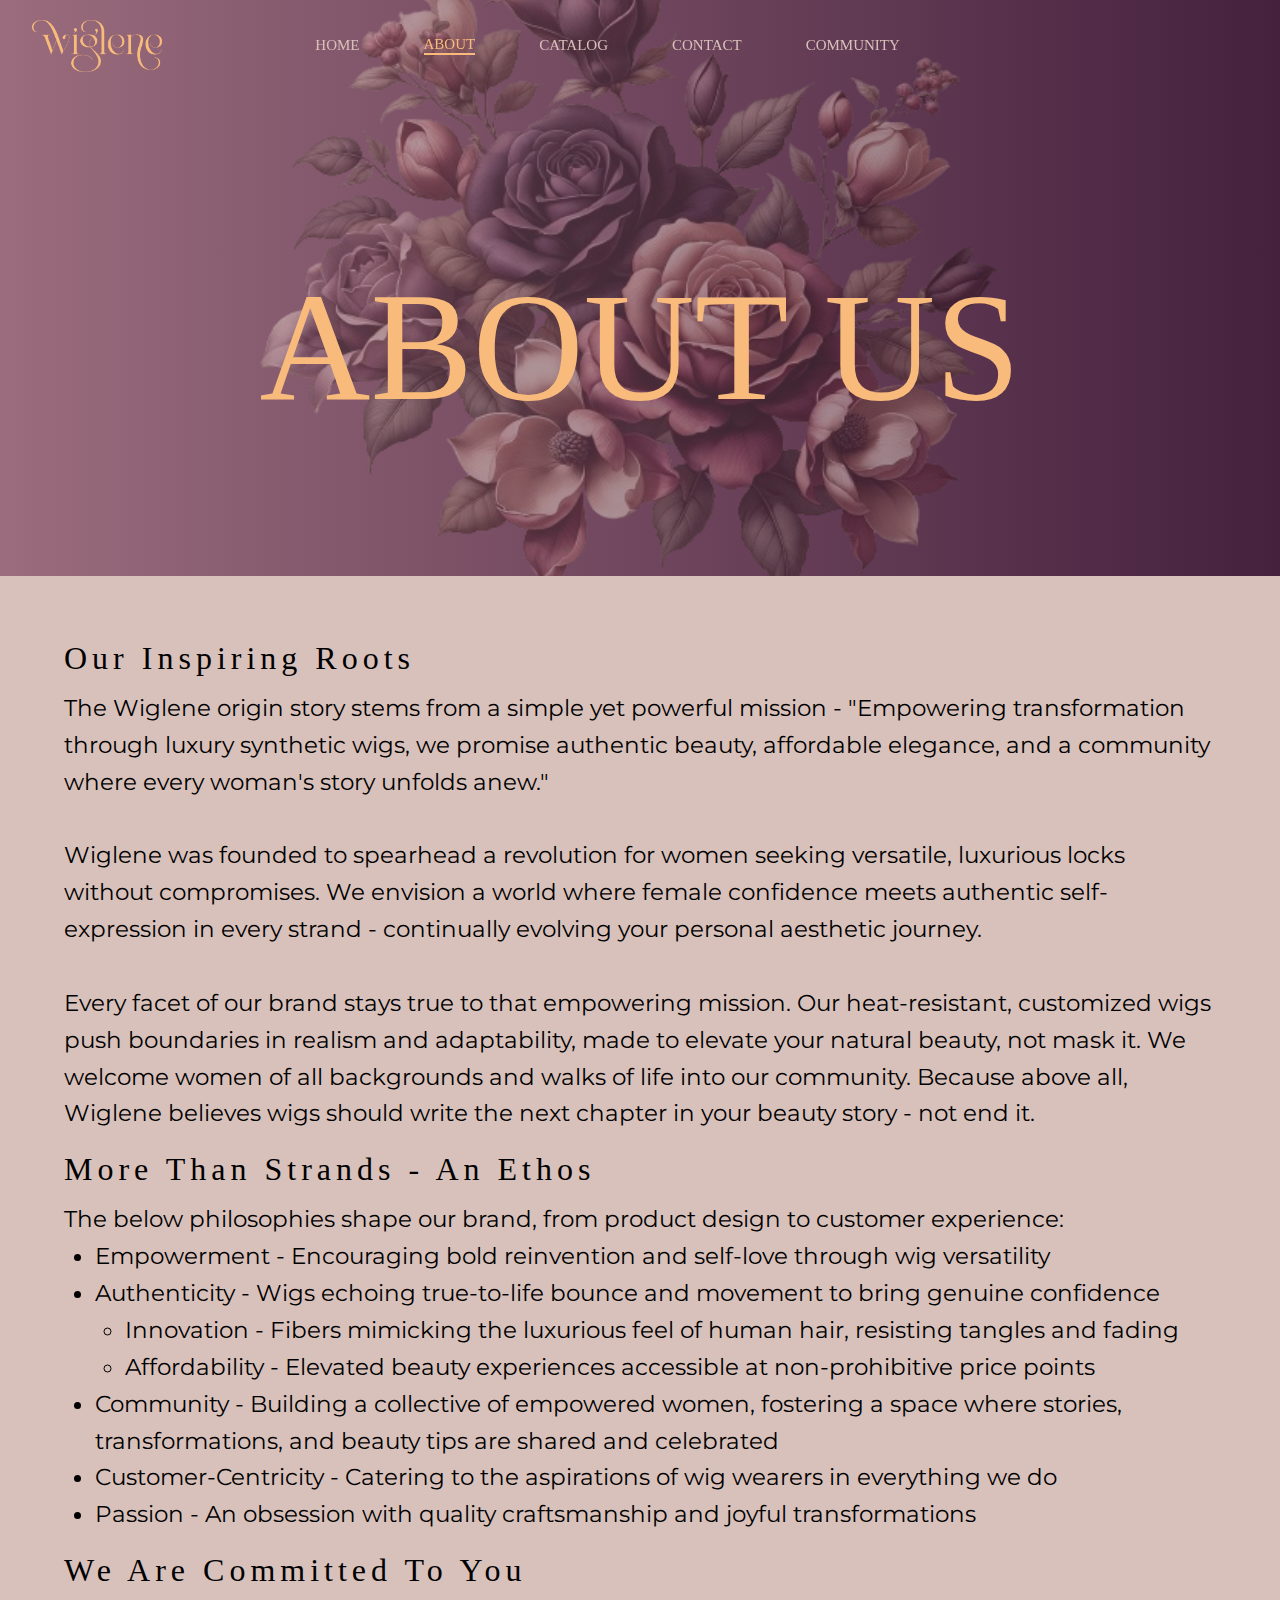
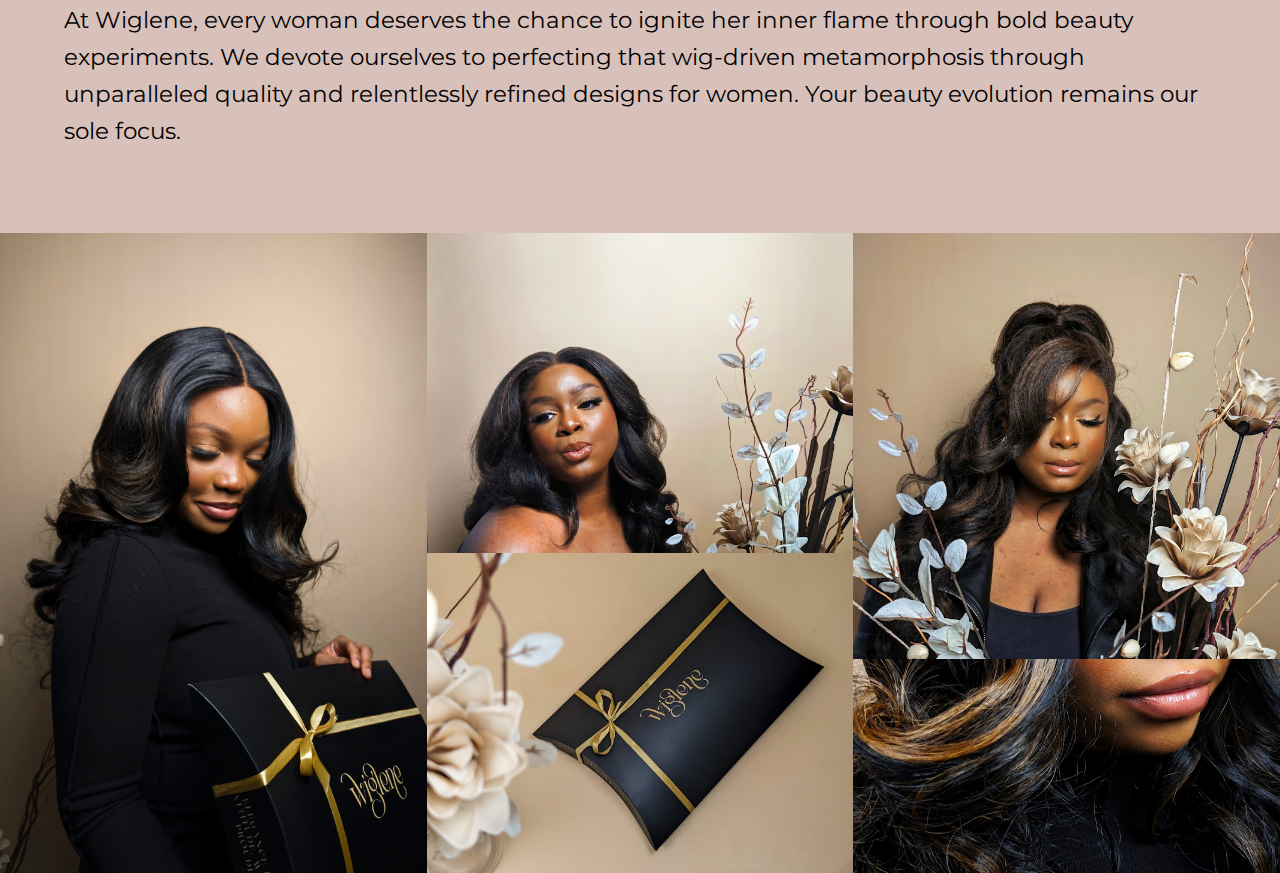
==== commit be7e6450: "All pages done except 2nd product page" ====
--- a/about.html
+++ b/about.html
@@ -14,7 +14,7 @@
       referrerpolicy="no-referrer"
     />
     <!-- MY CSS -->
-    <link rel="stylesheet" href="style.css" />
+    <link rel="stylesheet" href="./css/all.css" />
   </head>
   <body>
     <!-- NAVBAR -->
@@ -23,11 +23,11 @@
         <img src="images/logo.png" alt="logo" />
       </div>
       <div class="nav-links-container">
-        <a href="/index.html" class="nav-link">HOME</a>
+        <a href="/home.html" class="nav-link">HOME</a>
         <a href="/about.html" class="nav-link active">ABOUT</a>
         <a href="/catalog.html" class="nav-link">CATALOG</a>
         <a href="/contact.html" class="nav-link">CONTACT</a>
-        <!-- <a href="/community.html" class="nav-link">COMMUNITY</a> -->
+        <a href="/community.html" class="nav-link">COMMUNITY</a>
       </div>
       <div class="icons-container">
         <div class="icon"><i class="fa-solid fa-heart"></i></div>
@@ -43,11 +43,11 @@
       <div class="sidebar hide">
         <i class="fa-solid fa-x" onclick="hideSidebar()"></i>
         <div class="sidebar-nav-links-container">
-          <a href="/index.html" class="nav-link">HOME</a>
+          <a href="/home.html" class="nav-link">HOME</a>
           <a href="/about.html" class="nav-link active">ABOUT</a>
           <a href="/catalog.html" class="nav-link">CATALOG</a>
           <a href="/contact.html" class="nav-link">CONTACT</a>
-          <!-- <a href="/community.html" class="nav-link">COMMUNITY</a> -->
+          <a href="/community.html" class="nav-link">COMMUNITY</a>
         </div>
         <div class="sidebar-icons-container">
           <div class="icon"><i class="fa-solid fa-heart"></i></div>
@@ -58,7 +58,10 @@
       </div>
     </nav>
     <!-- ABOUT HEADER -->
-    <section class="about__header__container">ABOUT US</section>
+    <section class="about__header__container">
+      <div class="about__header__img__container"></div>
+      <div class="about__header__title">ABOUT US</div>
+    </section>
     <!-- ABOUT DESCRIPTION -->
     <section class="description__container">
       <h2 class="description__heading">Our Inspiring Roots</h2>
@@ -380,45 +383,7 @@
         </div>
       </div>
     </div> -->
-    <!-- FOOTER -->
-    <footer class="footer">
-      <div class="footer-col footer-col-1">
-        <img src="images/logo.png" alt="Logo" class="footer-logo" />
-        <p class="footer-paragraph">
-          Lorem ipsum dolor sit amet, consectetur adipisicing elit.
-        </p>
-        <h5 class="social-title">Share With Us</h5>
-        <div class="social-icons-container">
-          <i class="icon fa-brands fa-facebook-f"></i>
-          <i class="icon fa-brands fa-instagram"></i>
-          <i class="icon fa-brands fa-pinterest"></i>
-        </div>
-      </div>
-      <div class="footer-col footer-col-2">
-        <span class="footer-links-title">Support</span>
-        <span class="footer-link">Contact Us</span>
-        <span class="footer-link">About Us</span>
-        <span class="footer-link">Careers</span>
-        <span class="footer-link">Refunds & Returns</span>
-        <span class="footer-link">Deliveries</span>
-      </div>
-      <div class="footer-col footer-col-3">
-        <span class="footer-links-title">Information</span>
-        <span class="footer-link">Search Terms</span>
-        <span class="footer-link">Advanced Search</span>
-        <span class="footer-link">Help & FAQ's</span>
-        <span class="footer-link">Store Location</span>
-        <span class="footer-link">Orders & Returns</span>
-      </div>
-      <div class="footer-col footer-col-4">
-        <span class="footer-links-title">Support</span>
-        <span class="footer-link">Contact Us</span>
-        <span class="footer-link">About Us</span>
-        <span class="footer-link">Careers</span>
-        <span class="footer-link">Refunds & Returns</span>
-        <span class="footer-link">Deliveries</span>
-      </div>
-    </footer>
+
     <!-- JS -->
     <script src="index.js"></script>
   </body>
--- a/css/all.css
+++ b/css/all.css
@@ -0,0 +1,18 @@
+/* CSS RESET + GENERIC STYLES  */
+@import url("index.css");
+
+/* NAVBAR */
+@import url("navbar.css");
+
+/* PAGES */
+@import url("home.css");
+@import url("about.css");
+@import url("catalog.css");
+@import url("contact.css");
+@import url("community.css");
+
+/* FOOTER */
+@import url("footer.css");
+
+/* IMAGE GALLERY */
+@import url("imageGallery.css");
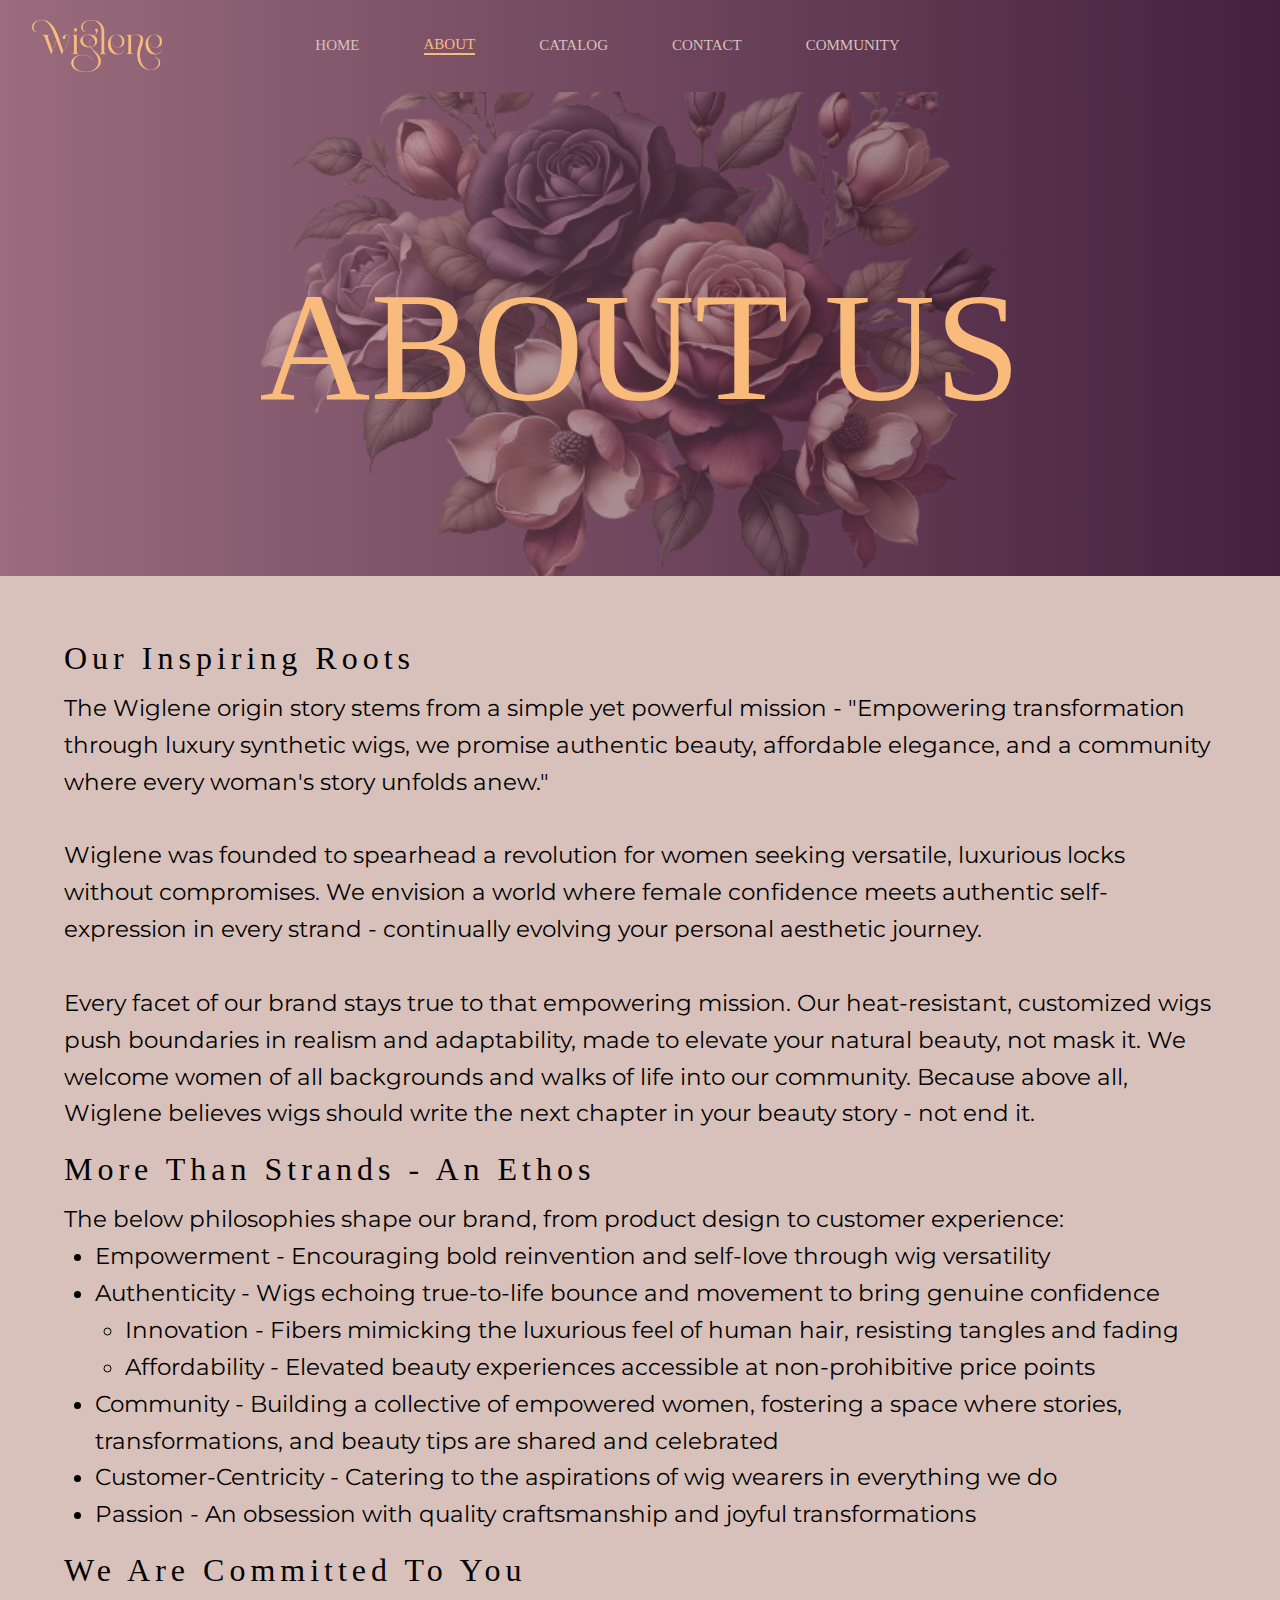
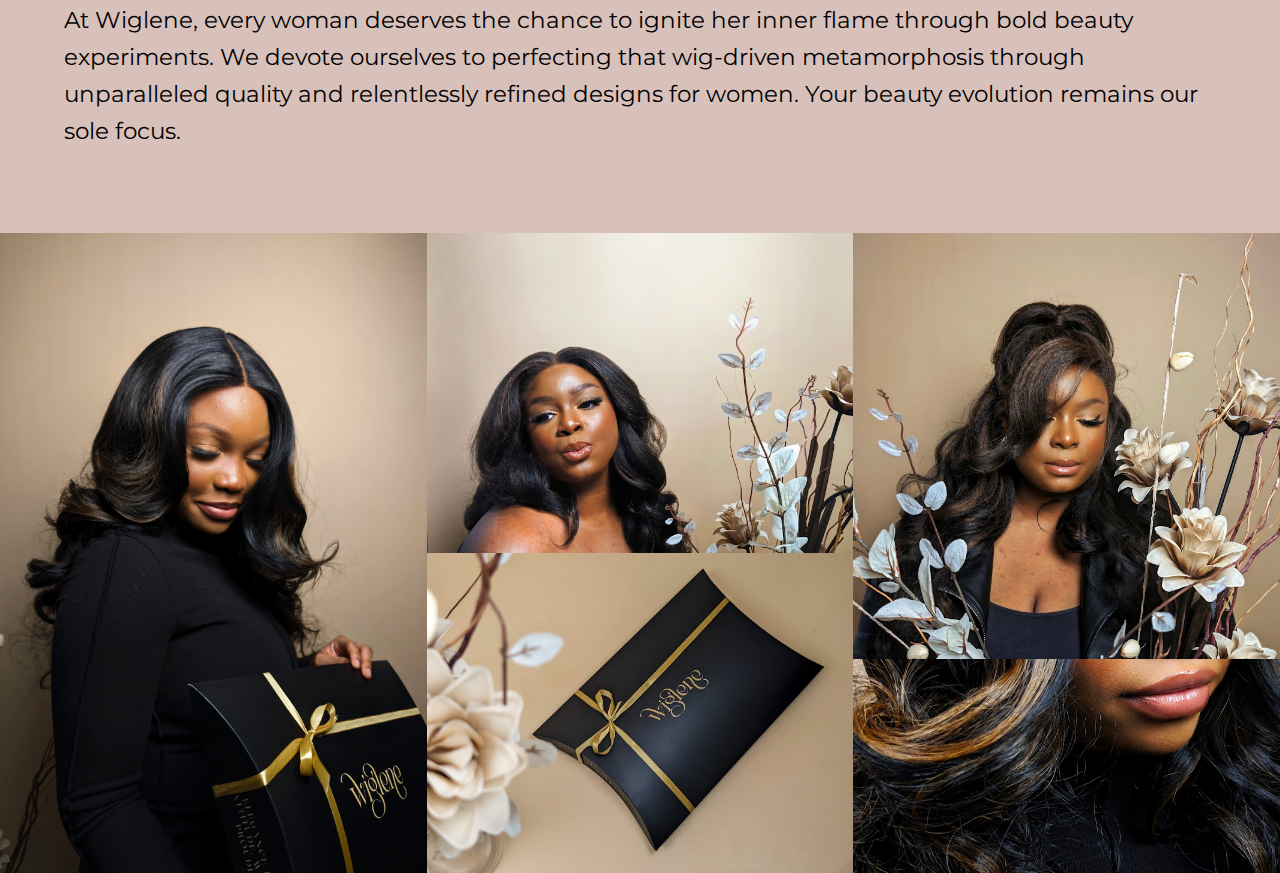
==== commit 04aaa579: "product page added" ====
--- a/about.html
+++ b/about.html
@@ -23,11 +23,11 @@
         <img src="images/logo.png" alt="logo" />
       </div>
       <div class="nav-links-container">
-        <a href="/home.html" class="nav-link">HOME</a>
-        <a href="/about.html" class="nav-link active">ABOUT</a>
-        <a href="/catalog.html" class="nav-link">CATALOG</a>
-        <a href="/contact.html" class="nav-link">CONTACT</a>
-        <a href="/community.html" class="nav-link">COMMUNITY</a>
+        <a href="./index.html" class="nav-link">HOME</a>
+        <a href="./about.html" class="nav-link active">ABOUT</a>
+        <a href="./catalog.html" class="nav-link">CATALOG</a>
+        <a href="./contact.html" class="nav-link">CONTACT</a>
+        <a href="./community.html" class="nav-link">COMMUNITY</a>
       </div>
       <div class="icons-container">
         <div class="icon"><i class="fa-solid fa-heart"></i></div>
@@ -43,11 +43,11 @@
       <div class="sidebar hide">
         <i class="fa-solid fa-x" onclick="hideSidebar()"></i>
         <div class="sidebar-nav-links-container">
-          <a href="/home.html" class="nav-link">HOME</a>
-          <a href="/about.html" class="nav-link active">ABOUT</a>
-          <a href="/catalog.html" class="nav-link">CATALOG</a>
-          <a href="/contact.html" class="nav-link">CONTACT</a>
-          <a href="/community.html" class="nav-link">COMMUNITY</a>
+          <a href="./index.html" class="nav-link">HOME</a>
+          <a href="./about.html" class="nav-link active">ABOUT</a>
+          <a href="./catalog.html" class="nav-link">CATALOG</a>
+          <a href="./contact.html" class="nav-link">CONTACT</a>
+          <a href="./community.html" class="nav-link">COMMUNITY</a>
         </div>
         <div class="sidebar-icons-container">
           <div class="icon"><i class="fa-solid fa-heart"></i></div>
@@ -134,257 +134,7 @@
       <div class="image__gallery__item image__gallery__item__4"></div>
       <div class="image__gallery__item image__gallery__item__5"></div>
     </section>
-    <!-- DETAILS -->
-    <!-- <section class="details">
-      <div class="details-image-container">
-        <img src="images/about-us_1400x.jpg" alt="" class="details-image" />
-      </div>
-      <div class="details-container">
-        <div class="details-item">
-          <div class="details-item-icon-container">
-            <i class="details-item-icon fa fa-home"></i>
-          </div>
-          <div class="details-item-description-container">
-            <div class="details-item-description-title">OIL & SHAMPOO</div>
-            <div class="details-item-description-paragraph">
-              Duis leo. Sed fringilla mauris sit amet nibh. Donec sodales
-              sagittis magna. Sed consequat, leo eget bibendum sodales, augue
-              velit cursus nunc.
-            </div>
-          </div>
-        </div>
-        <div class="details-item">
-          <div class="details-item-icon-container">
-            <i class="details-item-icon fa fa-tint"></i>
-          </div>
-          <div class="details-item-description-container">
-            <div class="details-item-description-title">OIL & SHAMPOO</div>
-            <div class="details-item-description-paragraph">
-              Duis leo. Sed fringilla mauris sit amet nibh. Donec sodales
-              sagittis magna. Sed consequat, leo eget bibendum sodales, augue
-              velit cursus nunc.
-            </div>
-          </div>
-        </div>
-        <div class="details-item">
-          <div class="details-item-icon-container">
-            <i class="details-item-icon fa fa-leaf"></i>
-          </div>
-          <div class="details-item-description-container">
-            <div class="details-item-description-title">OIL & SHAMPOO</div>
-            <div class="details-item-description-paragraph">
-              Duis leo. Sed fringilla mauris sit amet nibh. Donec sodales
-              sagittis magna. Sed consequat, leo eget bibendum sodales, augue
-              velit cursus nunc.
-            </div>
-          </div>
-        </div>
-        <div class="details-item">
-          <div class="details-item-icon-container">
-            <i class="details-item-icon fa fa-clock"></i>
-          </div>
-          <div class="details-item-description-container">
-            <div class="details-item-description-title">OIL & SHAMPOO</div>
-            <div class="details-item-description-paragraph">
-              Duis leo. Sed fringilla mauris sit amet nibh. Donec sodales
-              sagittis magna. Sed consequat, leo eget bibendum sodales, augue
-              velit cursus nunc.
-            </div>
-          </div>
-        </div>
-      </div>
-    </section> -->
-    <!-- CTA -->
-    <!-- <section class="cta-container">
-      <div class="cta">
-        <h2 class="cta-title">Get the desired hair style you need</h2>
-        <p class="cta-paragraph">
-          Watch how we make the hair style you need with the latest techniques.
-          We make hair extensions and wigs as natural as possible and
-          comfortable to you.
-        </p>
-        <a href="#" class="cta-play-video-btn">Play Video</a>
-      </div>
-    </section> -->
-    <!-- SHOP NOW -->
-    <!-- <section class="shop-now-container">
-      <div class="shop-now">
-        <div class="shop-now-image-container">
-          <img
-            src="images/wig-model-layer2a.jpg"
-            alt=""
-            class="shop-now-image"
-          />
-        </div>
-        <div class="shop-now-description-container">
-          <div class="shop-now-title">Want a Hair Style?</div>
-          <div class="shop-now-paragraph">
-            Walk in our store or send a picture of the style you want
-          </div>
-          <a class="shop-now-btn">Choose Wigs</a>
-        </div>
-      </div>
-    </section> -->
-    <!-- OFFERS -->
-    <!-- <section class="offers-conatiner">
-      <h2 class="offers-title">What we offer at Triss Salon</h2>
-      <p class="offers-paragraph">Trichologists and Hair Care Specialists</p>
-      <div class="offer-container">
-        <div class="offer-item">
-          <div class="offer-image-container">
-            <img
-              src="images/img10_fd32dc90-551e-4a85-8fef-babc70866801_770x.webp"
-              alt=""
-            />
-          </div>
-          <div class="offer-description-container">
-            <div class="offer-description-title">Hair fall Treatment</div>
-            <div class="offer-description-paragraph">
-              Nullam dictum felis eu pede mollis pretium. Integer tincidunt.
-              Cras dapibus. Vivamus elementum semper nisi. Aenean vulputate
-            </div>
-          </div>
-        </div>
-        <div class="offer-item">
-          <div class="offer-description-container">
-            <div class="offer-description-title">Hair fall Treatment</div>
-            <div class="offer-description-paragraph">
-              Nullam dictum felis eu pede mollis pretium. Integer tincidunt.
-              Cras dapibus. Vivamus elementum semper nisi. Aenean vulputate
-            </div>
-          </div>
-          <div class="offer-image-container">
-            <img
-              src="images/img17_1024x1024_e2f8b908-633c-4c80-a538-be6b2effc5c3_770x.webp"
-              alt=""
-            />
-          </div>
-        </div>
-        <div class="offer-item">
-          <div class="offer-image-container">
-            <img src="images/img-3_770x.webp" alt="" />
-          </div>
-          <div class="offer-description-container">
-            <div class="offer-description-title">Hair fall Treatment</div>
-            <div class="offer-description-paragraph">
-              Nullam dictum felis eu pede mollis pretium. Integer tincidunt.
-              Cras dapibus. Vivamus elementum semper nisi. Aenean vulputate
-            </div>
-          </div>
-        </div>
-      </div>
-    </section> -->
-    <!-- STATISTICS -->
-    <!-- <section class="statistics-container">
-      <div class="statistics-item">
-        <img
-          src="images/diamond-svgrepo-com-01.webp"
-          alt=""
-          class="statistics-image"
-        />
-        <div class="statistics-count">960+</div>
-        <div class="statistics-title">Women’s Haircut</div>
-      </div>
-      <div class="statistics-item">
-        <img
-          src="images/cup-svgrepo-com-01.webp"
-          alt=""
-          class="statistics-image"
-        />
-        <div class="statistics-count">750+</div>
-        <div class="statistics-title">Conditioning</div>
-      </div>
-      <div class="statistics-item">
-        <img
-          src="images/contrast-control-svgrepo-com-01.webp"
-          alt=""
-          class="statistics-image"
-        />
-        <div class="statistics-count">520+</div>
-        <div class="statistics-title">Dandruff Rinse</div>
-      </div>
-      <div class="statistics-item">
-        <img
-          src="images/calculate-svgrepo-com-01.png"
-          alt=""
-          class="statistics-image"
-        />
-        <div class="statistics-count">860+</div>
-        <div class="statistics-title">Hair & Scalp</div>
-      </div>
-    </section> -->
-    <!-- FAQ -->
-    <!-- <div class="faq">
-      <div class="faq-conatiner">
-        <div class="faq-title">Our Experts Will Clarify Your Doubts</div>
-        <p class="faq-description">
-          Vestibulum rhoncus est pellentesque elit ullamcorper dignissim cras
-          tincidunt. Dignissim diam quis enim lobortis. Pharetra et ultrices
-          neque ornare aenean euismod.
-        </p>
-      </div>
-      ACCORDION
-      <div class="accordion">
-        <div class="accordion-item">
-          <div class="accordion-header">
-            FAQ 1
-            <i class="fas fa-plus"></i>
-          </div>
-          <div class="accordion-content">
-            <p>
-              Lorem ipsum dolor sit amet consectetur adipisicing elit. Earum
-              ipsum, iusto nesciunt facilis sit aut voluptates perspiciatis
-              eligendi aliquam possimus maiores mollitia, ut voluptatem rem
-              porro molestias excepturi, ab eum!
-            </p>
-          </div>
-        </div>
-        <div class="accordion-item">
-          <div class="accordion-header">
-            FAQ 2
-            <i class="fas fa-plus"></i>
-          </div>
-          <div class="accordion-content">
-            <p>
-              Lorem ipsum dolor sit amet consectetur adipisicing elit. Earum
-              ipsum, iusto nesciunt facilis sit aut voluptates perspiciatis
-              eligendi aliquam possimus maiores mollitia, ut voluptatem rem
-              porro molestias excepturi, ab eum!
-            </p>
-          </div>
-        </div>
-        <div class="accordion-item">
-          <div class="accordion-header">
-            FAQ 3
-            <i class="fas fa-plus"></i>
-          </div>
-          <div class="accordion-content">
-            <p>
-              Lorem ipsum dolor sit amet consectetur adipisicing elit. Earum
-              ipsum, iusto nesciunt facilis sit aut voluptates perspiciatis
-              eligendi aliquam possimus maiores mollitia, ut voluptatem rem
-              porro molestias excepturi, ab eum!
-            </p>
-          </div>
-        </div>
-        <div class="accordion-item">
-          <div class="accordion-header">
-            FAQ 4
-            <i class="fas fa-plus"></i>
-          </div>
-          <div class="accordion-content">
-            <p>
-              Lorem ipsum dolor sit amet consectetur adipisicing elit. Earum
-              ipsum, iusto nesciunt facilis sit aut voluptates perspiciatis
-              eligendi aliquam possimus maiores mollitia, ut voluptatem rem
-              porro molestias excepturi, ab eum!
-            </p>
-          </div>
-        </div>
-      </div>
-    </div> -->
-
-    <!-- JS -->
-    <script src="index.js"></script>
+    <!-- NAVBAR JS -->
+    <script src="./js/navbar.js"></script>
   </body>
 </html>
--- a/css/all.css
+++ b/css/all.css
@@ -1,5 +1,5 @@
 /* CSS RESET + GENERIC STYLES  */
-@import url("index.css");
+@import url("main.css");
 
 /* NAVBAR */
 @import url("navbar.css");
@@ -10,6 +10,7 @@
 @import url("catalog.css");
 @import url("contact.css");
 @import url("community.css");
+@import url("product.css");
 
 /* FOOTER */
 @import url("footer.css");
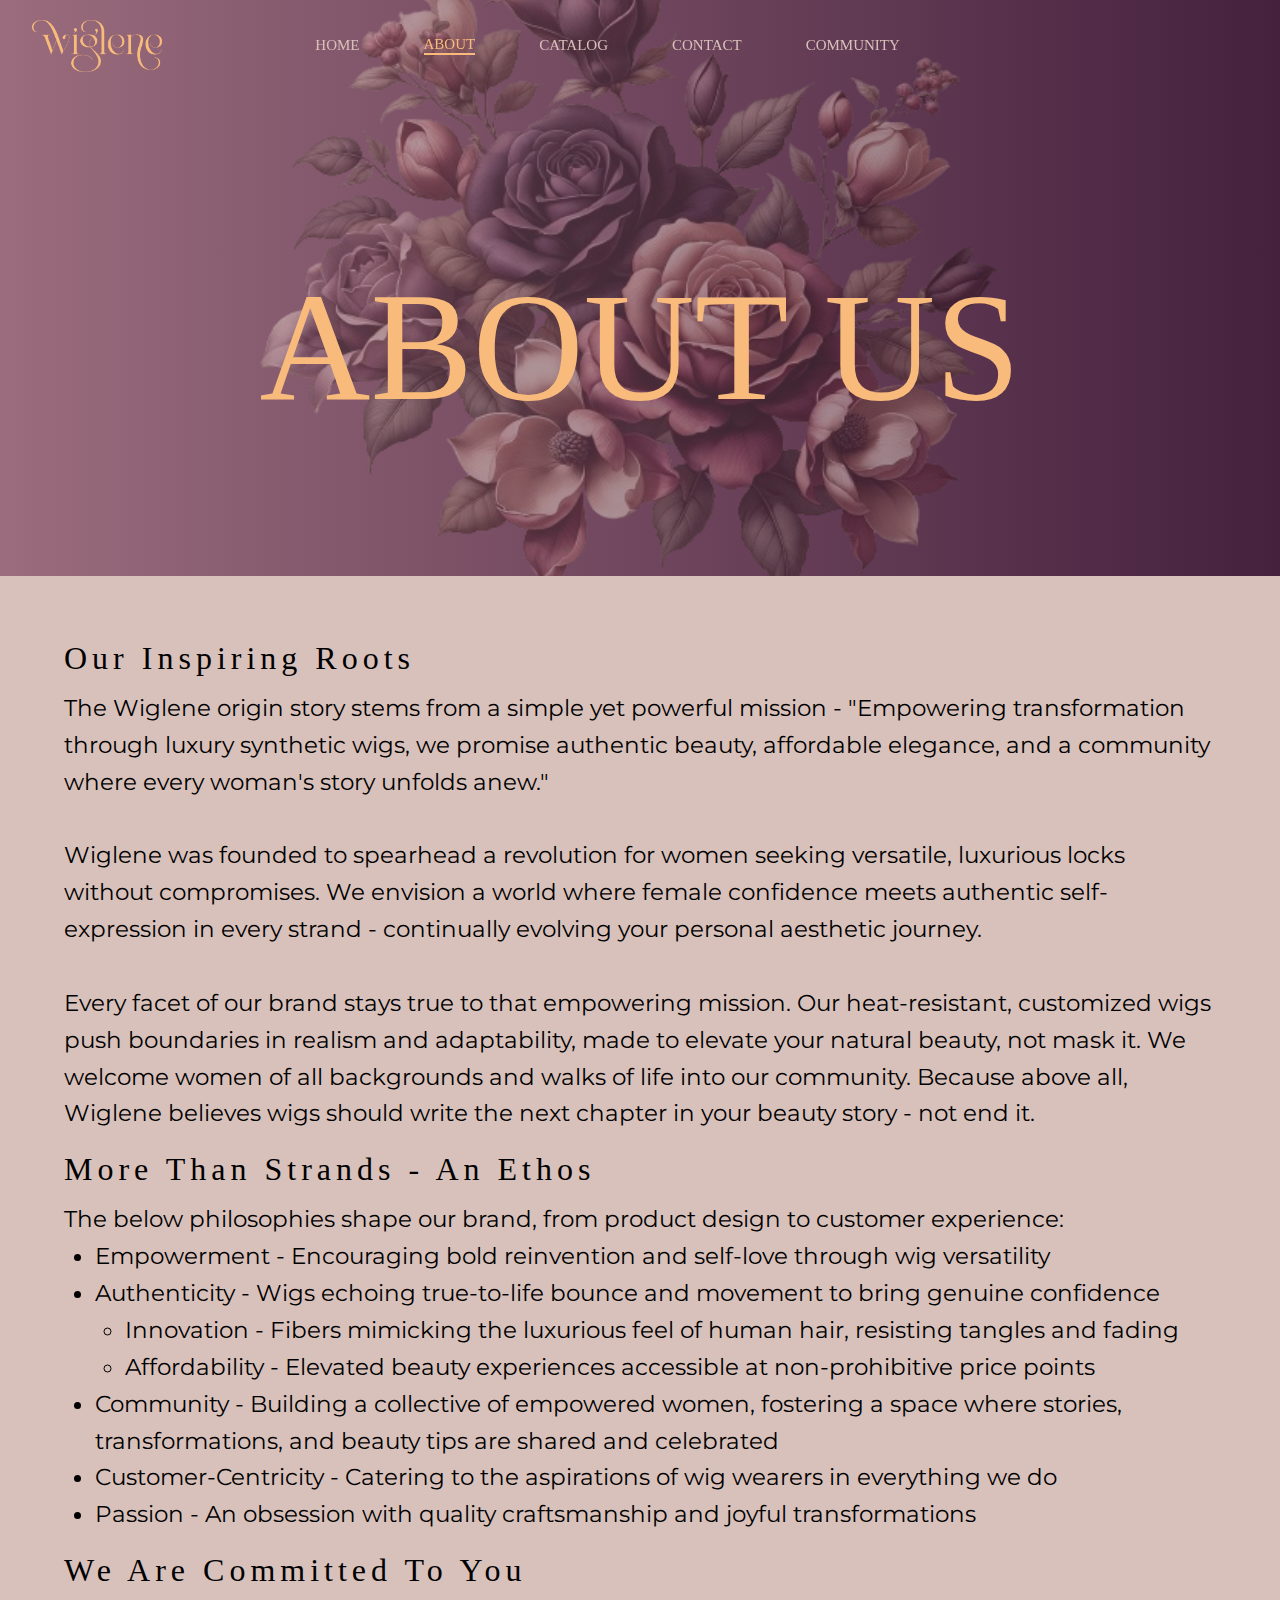
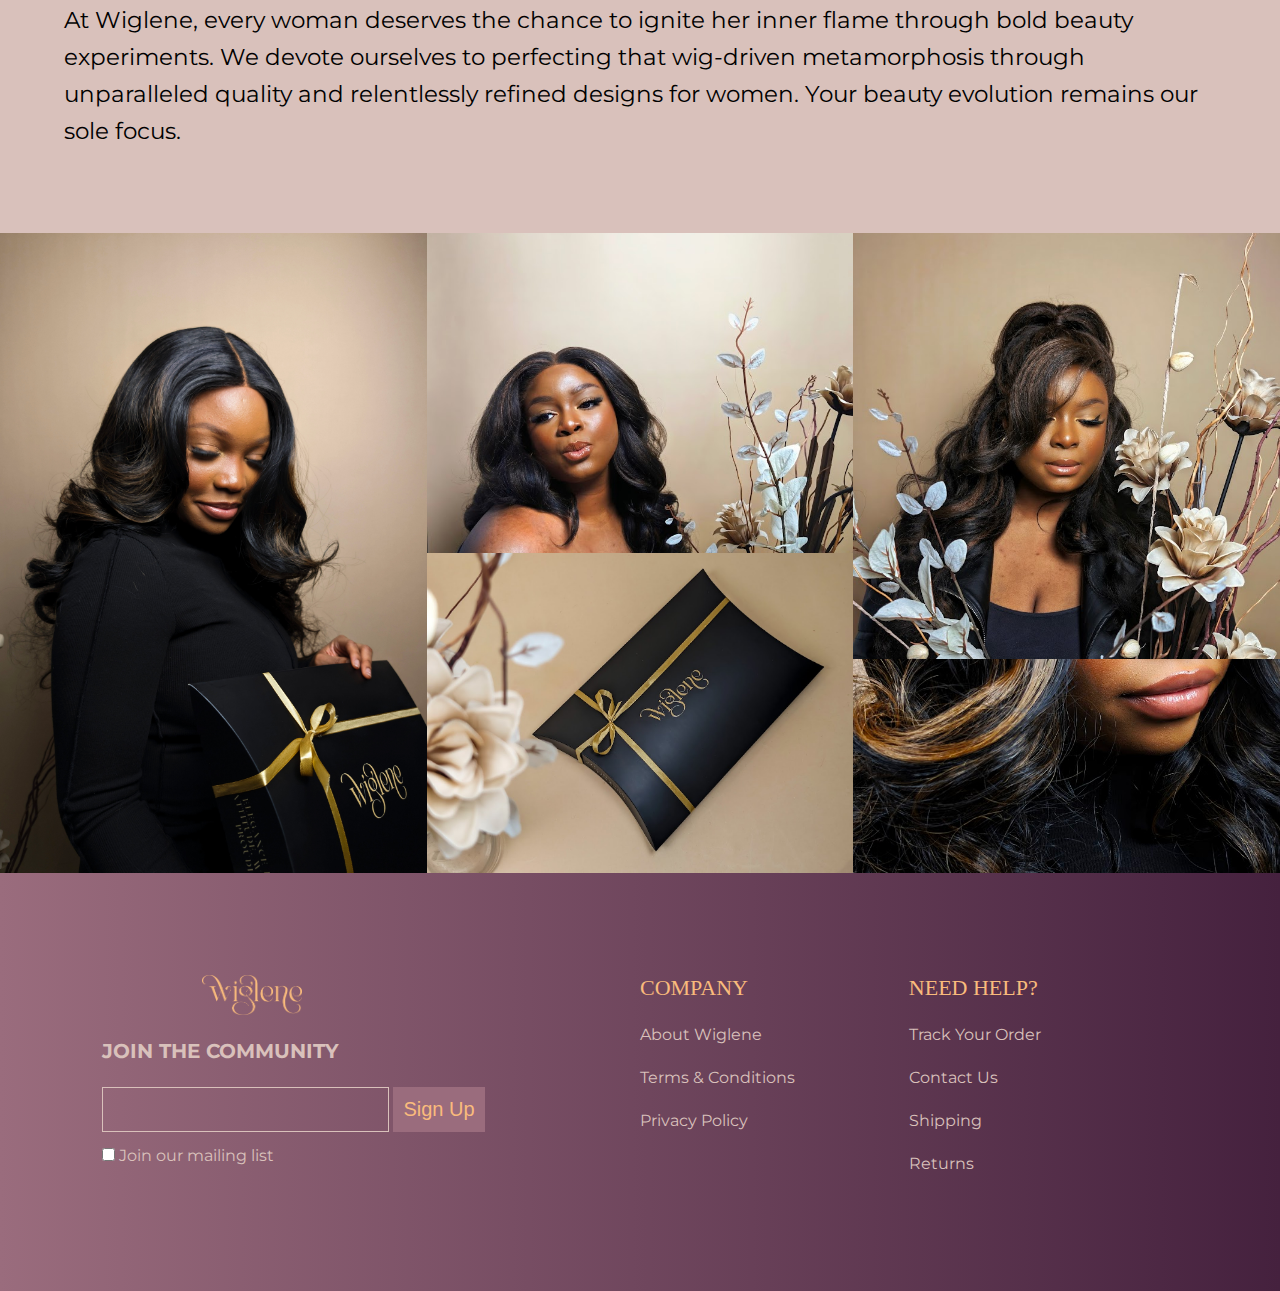
==== commit 9b1be0d8: "footer updated" ====
--- a/about.html
+++ b/about.html
@@ -134,6 +134,41 @@
       <div class="image__gallery__item image__gallery__item__4"></div>
       <div class="image__gallery__item image__gallery__item__5"></div>
     </section>
+    <!-- FOOTER -->
+    <footer class="footer">
+      <div class="footer-col footer-col-1">
+        <img src="images/logo.png" alt="Logo" class="footer-logo" />
+        <p class="footer-paragraph">join the community</p>
+        <form action="" class="footer__form">
+          <div>
+            <input type="email" />
+            <button type="submit">Sign Up</button>
+          </div>
+          <div>
+            <input type="checkbox" name="" id="joinOurMailingList" />
+            <label for="joinOurMailingList">Join our mailing list</label>
+          </div>
+        </form>
+        <div class="social-icons-container">
+          <i class="icon fa-brands fa-solid fa-instagram"></i>
+          <i class="icon fa-brands fa-pinterest"></i>
+          <i class="icon fa-brands fa-tiktok"></i>
+        </div>
+      </div>
+      <div class="footer-col footer-col-2">
+        <span class="footer-links-title">COMPANY</span>
+        <span class="footer-link">About Wiglene</span>
+        <span class="footer-link">Terms & Conditions</span>
+        <span class="footer-link">Privacy Policy</span>
+      </div>
+      <div class="footer-col footer-col-3">
+        <span class="footer-links-title">NEED HELP?</span>
+        <span class="footer-link">Track Your Order</span>
+        <span class="footer-link">Contact Us</span>
+        <span class="footer-link">Shipping</span>
+        <span class="footer-link">Returns</span>
+      </div>
+    </footer>
     <!-- NAVBAR JS -->
     <script src="./js/navbar.js"></script>
   </body>
